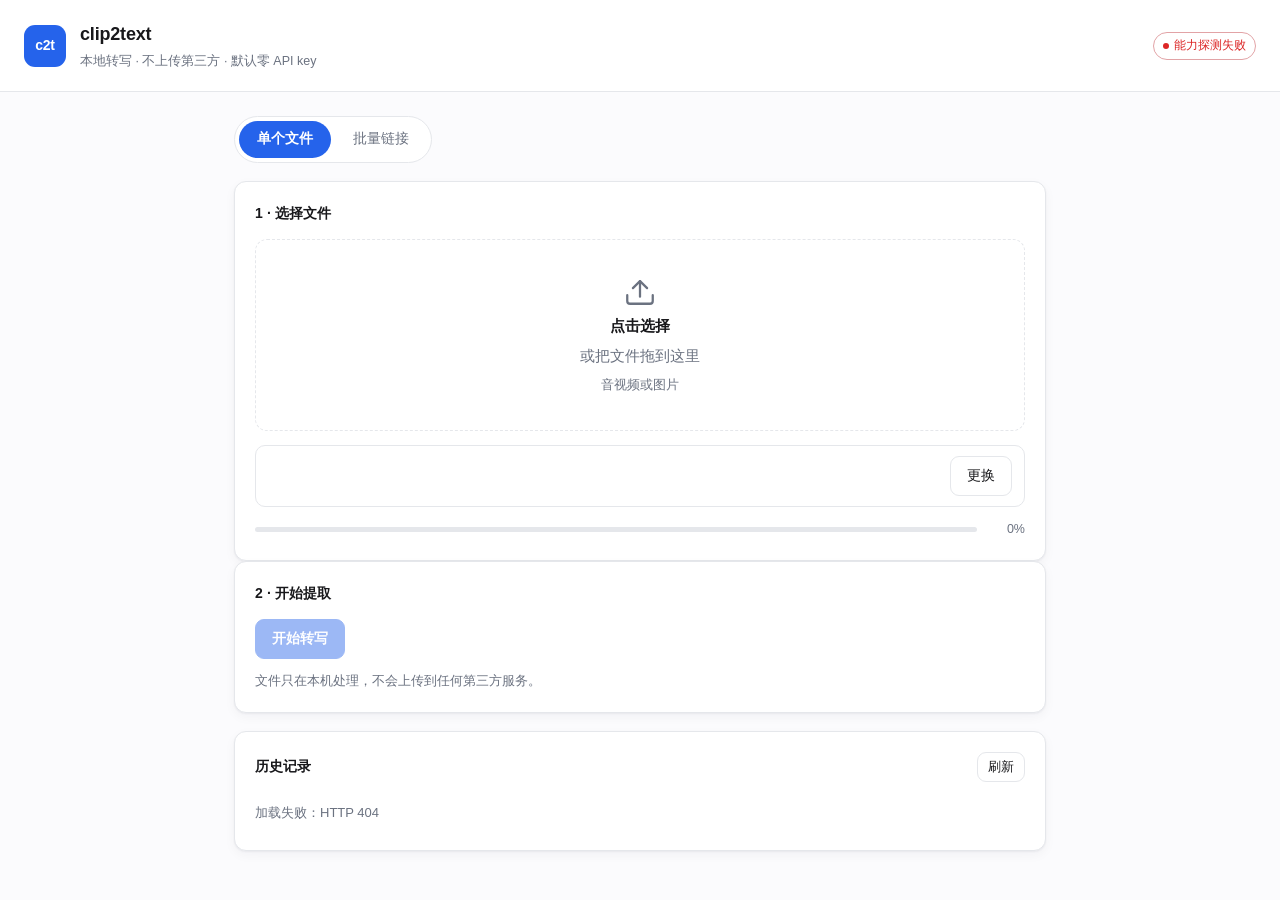
==== src/clip2text/web/index.html @ 494a1901 "fix(packaging): 前端移入包内，修复 pip 安装后没有界面 ## 问题  前端原本在仓库根的 apps/web，但 wheel 只打包 src/clip2text。 构建后检查 whe" ====
<!DOCTYPE html>
<html lang="zh-CN">
<head>
  <meta charset="UTF-8">
  <meta name="viewport" content="width=device-width, initial-scale=1.0">
  <title>clip2text · 本地文案提取</title>
  <link rel="stylesheet" href="./style.css">
</head>
<body>
  <header class="topbar">
    <div class="brand">
      <span class="logo">c2t</span>
      <div>
        <h1>clip2text</h1>
        <p class="tagline">本地转写 · 不上传第三方 · 默认零 API key</p>
      </div>
    </div>
    <div class="caps" id="caps" title="本机能力">
      <span class="caps-loading">检测能力中…</span>
    </div>
  </header>

  <main>
    <!-- 模式切换 -->
    <div class="mode-switch" role="tablist">
      <button class="mode active" data-mode="single" role="tab" aria-selected="true">
        单个文件
      </button>
      <button class="mode" data-mode="batch" role="tab" aria-selected="false">
        批量链接
      </button>
    </div>

    <!-- ==================== 单文件模式 ==================== -->
    <div id="mode-single">
      <section class="card">
        <h2>1 · 选择文件</h2>
        <div class="dropzone" id="dropzone" tabindex="0" role="button"
             aria-label="点击或拖拽文件到此处上传">
          <input type="file" id="fileInput" hidden
                 accept=".mp4,.mov,.mkv,.avi,.webm,.flv,.wmv,.m4v,.ts,.3gp,.mp3,.wav,.m4a,.aac,.flac,.ogg,.opus,.wma,.amr,.aiff,.jpg,.jpeg,.png,.webp,.bmp">
          <div class="dz-inner">
            <svg width="34" height="34" viewBox="0 0 24 24" fill="none" stroke="currentColor"
                 stroke-width="1.6" stroke-linecap="round" stroke-linejoin="round" aria-hidden="true">
              <path d="M21 15v4a2 2 0 0 1-2 2H5a2 2 0 0 1-2-2v-4"/>
              <polyline points="7 10 12 5 17 10"/><line x1="12" y1="5" x2="12" y2="16"/>
            </svg>
            <strong>点击选择</strong> 或把文件拖到这里
            <span class="hint" id="limitHint">音视频或图片</span>
          </div>
        </div>
        <div class="file-row" id="fileRow" hidden>
          <span class="file-name" id="fileName"></span>
          <span class="file-size" id="fileSize"></span>
          <button class="btn ghost" id="clearFile" type="button">更换</button>
        </div>
        <div class="progress" id="uploadProgress" hidden>
          <div class="bar"><i id="uploadBar"></i></div>
          <span id="uploadPct">0%</span>
        </div>
      </section>

      <section class="card">
        <h2>2 · 开始提取</h2>
        <div class="actions">
          <button class="btn primary" id="startBtn" type="button" disabled>开始转写</button>
          <button class="btn ghost" id="cancelBtn" type="button" hidden>取消</button>
          <span class="status-text" id="statusText"></span>
        </div>
        <p class="disclaimer">文件只在本机处理，不会上传到任何第三方服务。</p>
      </section>

      <section class="card" id="resultCard" hidden>
        <h2>3 · 结果</h2>
        <div class="result-meta" id="resultMeta"></div>

        <div class="tabs" role="tablist">
          <button class="tab active" data-tab="text" role="tab" aria-selected="true">正文</button>
          <button class="tab" data-tab="segments" role="tab" aria-selected="false">分句</button>
          <button class="tab" data-tab="rewrite" role="tab" aria-selected="false" id="rewriteTab" hidden>改写</button>
        </div>

        <div class="tab-panel" id="panel-text">
          <textarea id="resultText" readonly rows="12" spellcheck="false"></textarea>
          <div class="row-actions">
            <button class="btn ghost" id="copyText" type="button">复制全文</button>
            <span class="copy-hint" id="copyHint"></span>
          </div>
        </div>

        <div class="tab-panel" id="panel-segments" hidden>
          <div class="segments" id="segments"></div>
        </div>

        <div class="tab-panel" id="panel-rewrite" hidden>
          <div class="rewrite-controls">
            <select id="styleSelect" class="select"></select>
            <button class="btn primary small" id="doRewrite" type="button">开始改写</button>
            <span class="status-text" id="rewriteStatus"></span>
          </div>
          <textarea id="rewriteOutput" readonly rows="10" spellcheck="false"
                    placeholder="改写结果会显示在这里"></textarea>
          <div class="row-actions">
            <button class="btn ghost" id="copyRewrite" type="button">复制改写结果</button>
            <span class="copy-hint" id="rewriteHint"></span>
          </div>
        </div>

        <div class="export-row">
          <span>导出：</span>
          <button class="btn chip" data-format="txt" type="button">TXT</button>
          <button class="btn chip" data-format="markdown" type="button">Markdown</button>
          <button class="btn chip" data-format="docx" type="button">Word</button>
          <button class="btn chip" data-format="xlsx" type="button">Excel</button>
        </div>
      </section>
    </div>

    <!-- ==================== 批量模式 ==================== -->
    <div id="mode-batch" hidden>
      <section class="card">
        <h2>批量提交链接</h2>
        <p class="disclaimer" id="batchHint">
          每行一条作品链接，单次最多 <b id="batchLimit">100</b> 条。
          重复链接会自动去重。
        </p>
        <div class="warn-box" id="extractWarn" hidden>
          链接解析当前处于关闭状态。请在 <code>.env</code> 里设置
          <code>EXTRACTORS_ENABLED=true</code> 后重启服务。
          <br><br>
          开启后请仅用于处理你拥有版权的内容。详见 README 的合规说明。
        </div>
        <textarea id="batchInput" rows="8" spellcheck="false"
                  placeholder="https://www.bilibili.com/video/BV1xx411c7mD&#10;https://v.douyin.com/xxxxx&#10;https://www.xiaohongshu.com/explore/xxxxx"></textarea>
        <div class="actions" style="margin-top:12px">
          <button class="btn primary" id="batchStart" type="button">开始批量提取</button>
          <button class="btn ghost" id="batchCancel" type="button" hidden>取消</button>
          <span class="status-text" id="batchStatus"></span>
        </div>
        <div class="progress" id="batchProgress" hidden>
          <div class="bar"><i id="batchBar"></i></div>
          <span id="batchPct">0%</span>
        </div>
      </section>

      <section class="card" id="batchResultCard" hidden>
        <div class="card-head">
          <h2>批量结果</h2>
          <span class="status-text" id="batchSummary"></span>
        </div>
        <div class="batch-list" id="batchList"></div>
        <div class="export-row">
          <span>合并导出全部成功项：</span>
          <button class="btn chip" data-batch-export="txt" type="button">TXT</button>
          <button class="btn chip" data-batch-export="markdown" type="button">Markdown</button>
        </div>
      </section>
    </div>

    <!-- ==================== 历史 ==================== -->
    <section class="card">
      <div class="card-head">
        <h2>历史记录</h2>
        <button class="btn ghost small" id="refreshHistory" type="button">刷新</button>
      </div>
      <div id="history" class="history"></div>
    </section>
  </main>

  <div class="toast" id="toast" role="status" aria-live="polite"></div>

  <script src="./app.js"></script>
</body>
</html>
---- src/clip2text/web/style.css ----
/* clip2text —— 极简、无依赖、跟随系统深浅色。
   刻意不用任何框架：这个页面总共就三屏，引入 React 只会让 clone 变重。 */

:root {
  --bg: #fbfbfd;
  --surface: #ffffff;
  --border: #e5e7eb;
  --text: #18181b;
  --text-dim: #6b7280;
  --accent: #2563eb;
  --accent-fg: #ffffff;
  --ok: #059669;
  --warn: #d97706;
  --err: #dc2626;
  --radius: 12px;
  --shadow: 0 1px 2px rgba(16, 24, 40, .05), 0 4px 12px rgba(16, 24, 40, .04);
}

@media (prefers-color-scheme: dark) {
  :root {
    --bg: #0b0b0f;
    --surface: #15151b;
    --border: #26262f;
    --text: #f4f4f5;
    --text-dim: #9ca3af;
    --accent: #3b82f6;
    --ok: #34d399;
    --warn: #fbbf24;
    --err: #f87171;
    --shadow: 0 1px 2px rgba(0, 0, 0, .4), 0 4px 16px rgba(0, 0, 0, .3);
  }
}

* { box-sizing: border-box; }

body {
  margin: 0;
  background: var(--bg);
  color: var(--text);
  font: 15px/1.65 -apple-system, BlinkMacSystemFont, "Segoe UI", "PingFang SC",
        "Hiragino Sans GB", "Microsoft YaHei", sans-serif;
  -webkit-font-smoothing: antialiased;
}

/* ---------- 顶栏 ---------- */
.topbar {
  display: flex;
  align-items: center;
  justify-content: space-between;
  gap: 16px;
  flex-wrap: wrap;
  padding: 20px 24px;
  border-bottom: 1px solid var(--border);
  background: var(--surface);
}

.brand { display: flex; align-items: center; gap: 14px; }

.logo {
  display: grid;
  place-items: center;
  width: 42px; height: 42px;
  border-radius: 11px;
  background: var(--accent);
  color: var(--accent-fg);
  font-weight: 700;
  font-size: 14px;
  letter-spacing: -.02em;
  flex-shrink: 0;
}

.topbar h1 { margin: 0; font-size: 18px; font-weight: 650; letter-spacing: -.01em; }
.tagline { margin: 1px 0 0; font-size: 12.5px; color: var(--text-dim); }

.caps { display: flex; gap: 8px; flex-wrap: wrap; font-size: 12px; }
.caps-loading { color: var(--text-dim); }

.pill {
  display: inline-flex;
  align-items: center;
  gap: 5px;
  padding: 3px 9px;
  border: 1px solid var(--border);
  border-radius: 999px;
  color: var(--text-dim);
  white-space: nowrap;
}
.pill.yes { color: var(--ok); border-color: color-mix(in srgb, var(--ok) 35%, var(--border)); }
.pill.no  { color: var(--err); border-color: color-mix(in srgb, var(--err) 35%, var(--border)); }
.pill .dot { width: 6px; height: 6px; border-radius: 50%; background: currentColor; }

/* ---------- 布局 ---------- */
main {
  max-width: 860px;
  margin: 0 auto;
  padding: 24px;
  display: flex;
  flex-direction: column;
  gap: 18px;
}

.card {
  background: var(--surface);
  border: 1px solid var(--border);
  border-radius: var(--radius);
  padding: 20px;
  box-shadow: var(--shadow);
}

.card h2 {
  margin: 0 0 14px;
  font-size: 14px;
  font-weight: 650;
  letter-spacing: .01em;
}

.card-head {
  display: flex;
  align-items: center;
  justify-content: space-between;
  margin-bottom: 14px;
}
.card-head h2 { margin: 0; }

/* ---------- 拖拽区 ---------- */
.dropzone {
  border: 1.5px dashed var(--border);
  border-radius: var(--radius);
  padding: 34px 20px;
  text-align: center;
  cursor: pointer;
  transition: border-color .15s, background .15s;
  color: var(--text-dim);
}
.dropzone:hover, .dropzone:focus-visible {
  border-color: var(--accent);
  background: color-mix(in srgb, var(--accent) 4%, transparent);
  outline: none;
}
.dropzone.dragging {
  border-color: var(--accent);
  background: color-mix(in srgb, var(--accent) 8%, transparent);
}
.dz-inner { display: flex; flex-direction: column; align-items: center; gap: 6px; }
.dz-inner strong { color: var(--text); font-weight: 600; }
.hint { font-size: 12.5px; color: var(--text-dim); }

.file-row {
  display: flex;
  align-items: center;
  gap: 10px;
  margin-top: 14px;
  padding: 10px 12px;
  border: 1px solid var(--border);
  border-radius: 10px;
  font-size: 13.5px;
}
.file-name { flex: 1; overflow: hidden; text-overflow: ellipsis; white-space: nowrap; }
.file-size { color: var(--text-dim); font-variant-numeric: tabular-nums; }

.progress { display: flex; align-items: center; gap: 10px; margin-top: 12px; }
.bar { flex: 1; height: 5px; background: var(--border); border-radius: 999px; overflow: hidden; }
.bar > i { display: block; height: 100%; width: 0; background: var(--accent); transition: width .2s; }
#uploadPct { font-size: 12.5px; color: var(--text-dim); font-variant-numeric: tabular-nums; min-width: 38px; text-align: right; }

/* ---------- 按钮 ---------- */
.btn {
  font: inherit;
  font-size: 13.5px;
  border-radius: 9px;
  border: 1px solid var(--border);
  background: var(--surface);
  color: var(--text);
  padding: 8px 16px;
  cursor: pointer;
  transition: background .15s, border-color .15s, opacity .15s;
  white-space: nowrap;
}
.btn:hover:not(:disabled) { border-color: color-mix(in srgb, var(--text) 22%, var(--border)); }
.btn:disabled { opacity: .45; cursor: not-allowed; }
.btn.primary { background: var(--accent); border-color: var(--accent); color: var(--accent-fg); font-weight: 600; }
.btn.primary:hover:not(:disabled) { filter: brightness(1.08); }
.btn.ghost { background: transparent; }
.btn.small { padding: 4px 10px; font-size: 12.5px; }
.btn.chip { padding: 5px 13px; font-size: 12.5px; border-radius: 999px; }
.btn:focus-visible { outline: 2px solid var(--accent); outline-offset: 2px; }

.actions { display: flex; align-items: center; gap: 12px; flex-wrap: wrap; }
.status-text { font-size: 13px; color: var(--text-dim); }
.status-text.err { color: var(--err); }
.status-text.ok { color: var(--ok); }

.disclaimer {
  margin: 12px 0 0;
  font-size: 12.5px;
  color: var(--text-dim);
}

/* ---------- 结果 ---------- */
.result-meta {
  display: flex;
  gap: 16px;
  flex-wrap: wrap;
  font-size: 12.5px;
  color: var(--text-dim);
  margin-bottom: 14px;
}
.result-meta b { color: var(--text); font-weight: 600; font-variant-numeric: tabular-nums; }

.tabs { display: flex; gap: 4px; border-bottom: 1px solid var(--border); margin-bottom: 14px; }
.tab {
  font: inherit; font-size: 13.5px;
  background: none; border: none; border-bottom: 2px solid transparent;
  color: var(--text-dim); padding: 7px 12px; cursor: pointer; margin-bottom: -1px;
}
.tab.active { color: var(--text); border-bottom-color: var(--accent); font-weight: 600; }

#resultText {
  width: 100%;
  font: inherit;
  font-size: 14px;
  line-height: 1.8;
  padding: 14px;
  border: 1px solid var(--border);
  border-radius: 10px;
  background: var(--bg);
  color: var(--text);
  resize: vertical;
}
.row-actions { display: flex; align-items: center; gap: 10px; margin-top: 10px; }
.copy-hint { font-size: 12.5px; color: var(--ok); }

.segments { max-height: 340px; overflow-y: auto; border: 1px solid var(--border); border-radius: 10px; }
.seg {
  display: flex;
  gap: 12px;
  padding: 9px 14px;
  font-size: 13.5px;
  border-bottom: 1px solid var(--border);
}
.seg:last-child { border-bottom: none; }
.seg:hover { background: color-mix(in srgb, var(--accent) 5%, transparent); }
.seg time {
  color: var(--text-dim);
  font-variant-numeric: tabular-nums;
  font-size: 12.5px;
  flex-shrink: 0;
  padding-top: 2px;
}

.export-row {
  display: flex;
  align-items: center;
  gap: 8px;
  flex-wrap: wrap;
  margin-top: 16px;
  padding-top: 16px;
  border-top: 1px solid var(--border);
  font-size: 13px;
  color: var(--text-dim);
}

/* ---------- 历史 ---------- */
.history { display: flex; flex-direction: column; gap: 8px; }
.hist-item {
  display: flex;
  align-items: center;
  gap: 12px;
  padding: 11px 13px;
  border: 1px solid var(--border);
  border-radius: 10px;
  cursor: pointer;
  font-size: 13.5px;
  transition: border-color .15s;
}
.hist-item:hover { border-color: color-mix(in srgb, var(--text) 22%, var(--border)); }
.hist-item .t { flex: 1; overflow: hidden; text-overflow: ellipsis; white-space: nowrap; }
.hist-item .d { color: var(--text-dim); font-size: 12.5px; flex-shrink: 0; }
.hist-empty { color: var(--text-dim); font-size: 13px; padding: 6px 0; }

.badge {
  font-size: 11.5px;
  padding: 1px 8px;
  border-radius: 999px;
  border: 1px solid var(--border);
  color: var(--text-dim);
  flex-shrink: 0;
}
.badge.SUCCESS { color: var(--ok); }
.badge.FAILED, .badge.CANCELED { color: var(--err); }
.badge.RUNNING, .badge.QUEUED { color: var(--warn); }

/* ---------- toast ---------- */
.toast {
  position: fixed;
  left: 50%;
  bottom: 28px;
  transform: translateX(-50%) translateY(12px);
  background: var(--text);
  color: var(--bg);
  padding: 10px 18px;
  border-radius: 999px;
  font-size: 13.5px;
  opacity: 0;
  pointer-events: none;
  transition: opacity .2s, transform .2s;
  z-index: 50;
  max-width: 82vw;
  text-align: center;
}
.toast.show { opacity: 1; transform: translateX(-50%) translateY(0); }

@media (max-width: 600px) {
  main { padding: 16px; }
  .topbar { padding: 14px 16px; }
  .dropzone { padding: 26px 14px; }
}

/* ================= 模式切换 ================= */
.mode-switch {
  display: flex;
  gap: 4px;
  padding: 4px;
  background: var(--surface);
  border: 1px solid var(--border);
  border-radius: 999px;
  width: fit-content;
}
.mode {
  font: inherit;
  font-size: 13.5px;
  border: none;
  background: none;
  color: var(--text-dim);
  padding: 7px 18px;
  border-radius: 999px;
  cursor: pointer;
  transition: background .15s, color .15s;
}
.mode.active {
  background: var(--accent);
  color: var(--accent-fg);
  font-weight: 600;
}
.mode:not(.active):hover { color: var(--text); }

/* ================= 警告框 ================= */
.warn-box {
  margin-bottom: 12px;
  padding: 12px 14px;
  border: 1px solid color-mix(in srgb, var(--warn) 40%, var(--border));
  border-radius: 10px;
  background: color-mix(in srgb, var(--warn) 8%, transparent);
  font-size: 13px;
  line-height: 1.7;
  color: var(--text);
}
.warn-box code {
  font-family: ui-monospace, SFMono-Regular, Menlo, monospace;
  font-size: 12.5px;
  padding: 1px 5px;
  border-radius: 4px;
  background: color-mix(in srgb, var(--text) 8%, transparent);
}

/* ================= 批量 ================= */
#batchInput {
  width: 100%;
  font: inherit;
  font-size: 13px;
  line-height: 1.7;
  font-family: ui-monospace, SFMono-Regular, Menlo, monospace;
  padding: 12px 14px;
  border: 1px solid var(--border);
  border-radius: 10px;
  background: var(--bg);
  color: var(--text);
  resize: vertical;
}

.batch-list { display: flex; flex-direction: column; gap: 6px; }
.batch-item {
  display: flex;
  align-items: flex-start;
  gap: 10px;
  padding: 10px 12px;
  border: 1px solid var(--border);
  border-radius: 10px;
  font-size: 13px;
}
.batch-item .bi-main { flex: 1; min-width: 0; }
.batch-item .bi-title {
  overflow: hidden;
  text-overflow: ellipsis;
  white-space: nowrap;
  display: block;
}
.batch-item .bi-sub {
  color: var(--text-dim);
  font-size: 12px;
  margin-top: 2px;
  overflow: hidden;
  text-overflow: ellipsis;
  white-space: nowrap;
}
.batch-item .bi-actions { display: flex; gap: 6px; flex-shrink: 0; }
.batch-item.done { cursor: pointer; }
.batch-item.done:hover { border-color: color-mix(in srgb, var(--text) 22%, var(--border)); }

/* ================= 改写 ================= */
.rewrite-controls {
  display: flex;
  align-items: center;
  gap: 10px;
  flex-wrap: wrap;
  margin-bottom: 12px;
}

.select {
  font: inherit;
  font-size: 13.5px;
  padding: 7px 12px;
  border: 1px solid var(--border);
  border-radius: 9px;
  background: var(--surface);
  color: var(--text);
  cursor: pointer;
  min-width: 160px;
}

#rewriteOutput {
  width: 100%;
  font: inherit;
  font-size: 14px;
  line-height: 1.8;
  padding: 14px;
  border: 1px solid var(--border);
  border-radius: 10px;
  background: var(--bg);
  color: var(--text);
  resize: vertical;
}
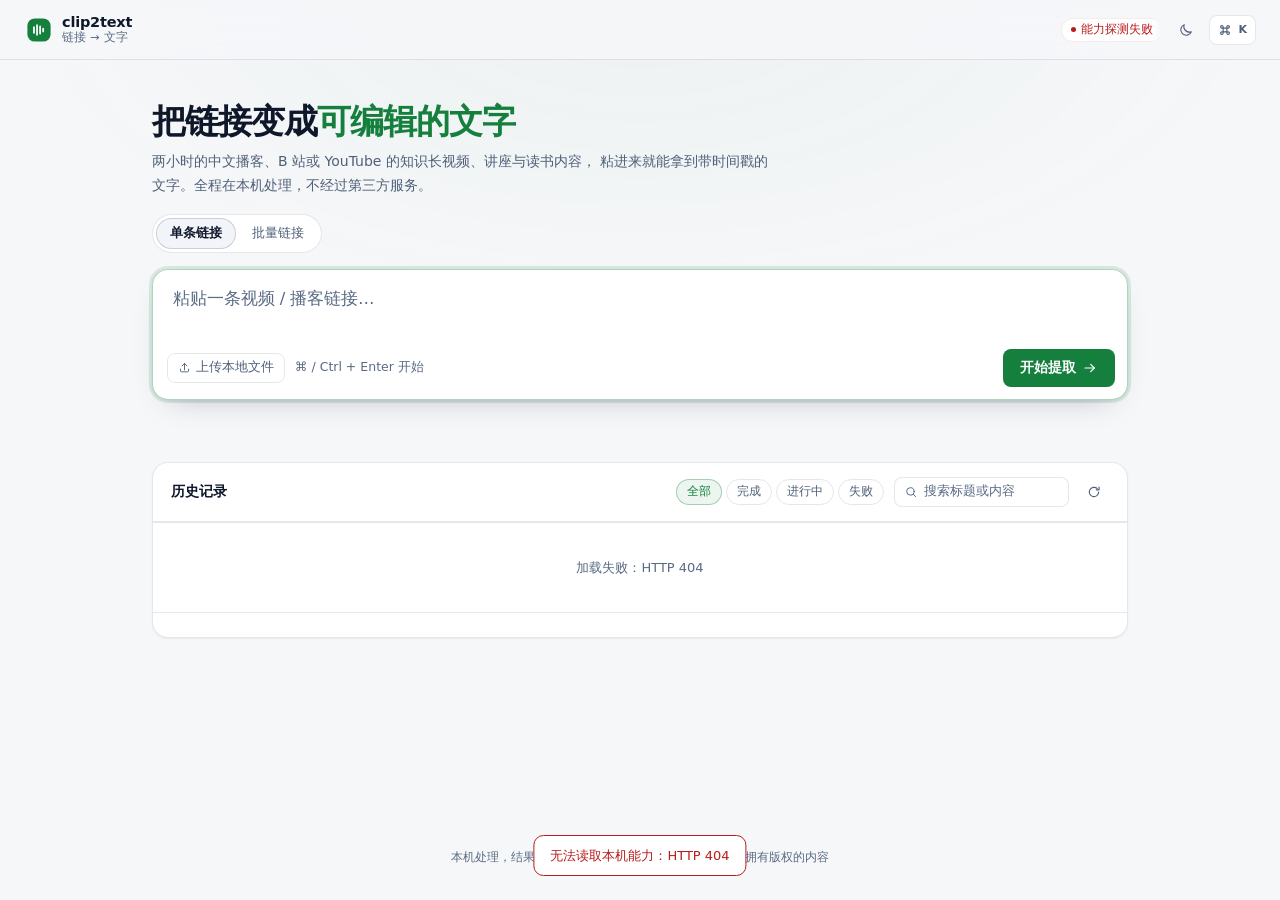
==== commit 4d48165d: "feat!: 定位反转为「链接优先」+ 界面重做 + 转录质量修复 BREAKING CHANGE: EXTRACTORS_ENABLED 默认改为 true；yt-dlp 从可选依赖 移到核心依赖。" ====
--- a/src/clip2text/web/index.html
+++ b/src/clip2text/web/index.html
@@ -1,174 +1,335 @@
 <!DOCTYPE html>
-<html lang="zh-CN">
+<html lang="zh-CN" data-theme="dark">
 <head>
-  <meta charset="UTF-8">
-  <meta name="viewport" content="width=device-width, initial-scale=1.0">
-  <title>clip2text · 本地文案提取</title>
-  <link rel="stylesheet" href="./style.css">
+<meta charset="UTF-8">
+<meta name="viewport" content="width=device-width, initial-scale=1.0">
+<meta name="color-scheme" content="dark light">
+<meta name="description" content="clip2text：把视频/播客链接转成带时间戳的文字，全程本机处理。">
+<title>clip2text · 链接转文字</title>
+<link rel="icon" href="data:image/svg+xml,%3Csvg%20xmlns%3D%22http%3A%2F%2Fwww.w3.org%2F2000%2Fsvg%22%20viewBox%3D%220%200%2032%2032%22%3E%3Crect%20width%3D%2232%22%20height%3D%2232%22%20rx%3D%229%22%20fill%3D%22%2322c55e%22%2F%3E%3Cpath%20d%3D%22M9%2013v6M13.5%2010v12M18%2011.5v9M22.5%2014v4%22%20stroke%3D%22%23052e16%22%20stroke-width%3D%222.6%22%20stroke-linecap%3D%22round%22%20fill%3D%22none%22%2F%3E%3C%2Fsvg%3E">
+<link rel="stylesheet" href="./style.css">
+<script>
+  /* 主题必须在首帧前定好，否则会闪一下白屏。
+     没有显式选择时跟随系统。 */
+  (function () {
+    var t;
+    try { t = localStorage.getItem('c2t.theme'); } catch (e) { t = null; }
+    if (t !== 'dark' && t !== 'light') {
+      t = window.matchMedia && window.matchMedia('(prefers-color-scheme: light)').matches ? 'light' : 'dark';
+    }
+    document.documentElement.dataset.theme = t;
+  })();
+</script>
 </head>
 <body>
+
+<!-- 图标精灵：全部内联，断网也能用 -->
+<svg class="sprite" width="0" height="0" aria-hidden="true" focusable="false">
+  <defs>
+    <symbol id="i-link" viewBox="0 0 24 24"><path d="M9.5 14.5l5-5"/><path d="M12.2 7.4l1.6-1.6a3.6 3.6 0 0 1 5.1 5.1l-1.6 1.6"/><path d="M11.8 16.6l-1.6 1.6a3.6 3.6 0 0 1-5.1-5.1l1.6-1.6"/></symbol>
+    <symbol id="i-upload" viewBox="0 0 24 24"><path d="M12 16.5V4.5"/><path d="M7.5 9L12 4.5 16.5 9"/><path d="M4.5 15v3.2A1.8 1.8 0 0 0 6.3 20h11.4a1.8 1.8 0 0 0 1.8-1.8V15"/></symbol>
+    <symbol id="i-arrow" viewBox="0 0 24 24"><path d="M4.5 12h14"/><path d="M13 6.5L18.5 12 13 17.5"/></symbol>
+    <symbol id="i-search" viewBox="0 0 24 24"><circle cx="11" cy="11" r="6.4"/><path d="M15.8 15.8L20 20"/></symbol>
+    <symbol id="i-copy" viewBox="0 0 24 24"><rect x="8.5" y="8.5" width="11.5" height="11.5" rx="2.4"/><path d="M15.5 5.6A2.2 2.2 0 0 0 13.4 4H6.4A2.4 2.4 0 0 0 4 6.4v7a2.2 2.2 0 0 0 1.6 2.1"/></symbol>
+    <symbol id="i-download" viewBox="0 0 24 24"><path d="M12 4v10"/><path d="M7.5 9.5L12 14l4.5-4.5"/><path d="M4.5 17v1.2A1.8 1.8 0 0 0 6.3 20h11.4a1.8 1.8 0 0 0 1.8-1.8V17"/></symbol>
+    <symbol id="i-x" viewBox="0 0 24 24"><path d="M6.2 6.2l11.6 11.6"/><path d="M17.8 6.2L6.2 17.8"/></symbol>
+    <symbol id="i-check" viewBox="0 0 24 24"><path d="M5 12.6l4.4 4.4L19 6.8"/></symbol>
+    <symbol id="i-clock" viewBox="0 0 24 24"><circle cx="12" cy="12" r="7.8"/><path d="M12 7.6V12l3.1 2"/></symbol>
+    <symbol id="i-trash" viewBox="0 0 24 24"><path d="M4.5 7h15"/><path d="M9.6 7V5.6A1.4 1.4 0 0 1 11 4.2h2a1.4 1.4 0 0 1 1.4 1.4V7"/><path d="M6.6 7l.7 11.3a1.9 1.9 0 0 0 1.9 1.7h5.6a1.9 1.9 0 0 0 1.9-1.7L17.4 7"/></symbol>
+    <symbol id="i-refresh" viewBox="0 0 24 24"><path d="M19 12a7 7 0 1 1-2.3-5.2"/><path d="M19.6 4.6v4.2h-4.2"/></symbol>
+    <symbol id="i-file" viewBox="0 0 24 24"><path d="M13.6 4H7.5A1.5 1.5 0 0 0 6 5.5v13A1.5 1.5 0 0 0 7.5 20h9a1.5 1.5 0 0 0 1.5-1.5V8.4z"/><path d="M13.6 4v4.4H18"/></symbol>
+    <symbol id="i-spark" viewBox="0 0 24 24"><path d="M11.5 3.6l1.7 4.6 4.5 1.7-4.5 1.7-1.7 4.6-1.7-4.6L5.3 9.9l4.5-1.7z"/><path d="M17.8 15.4l.8 2.1 2 .8-2 .8-.8 2.1-.8-2.1-2-.8 2-.8z"/></symbol>
+    <symbol id="i-moon" viewBox="0 0 24 24"><path d="M20 14.6A8.2 8.2 0 0 1 9.4 4a8.2 8.2 0 1 0 10.6 10.6z"/></symbol>
+    <symbol id="i-sun" viewBox="0 0 24 24"><circle cx="12" cy="12" r="4.1"/><path d="M12 3.2v2.1M12 18.7v2.1M3.2 12h2.1M18.7 12h2.1M5.5 5.5l1.5 1.5M17 17l1.5 1.5M18.5 5.5L17 7M7 17l-1.5 1.5"/></symbol>
+    <symbol id="i-cmd" viewBox="0 0 24 24"><path d="M9.2 9.2h5.6v5.6H9.2z"/><path d="M9.2 9.2V7.3a1.9 1.9 0 1 0-1.9 1.9h1.9zM14.8 9.2V7.3a1.9 1.9 0 1 1 1.9 1.9h-1.9zM9.2 14.8v1.9a1.9 1.9 0 1 1-1.9-1.9h1.9zM14.8 14.8v1.9a1.9 1.9 0 1 0 1.9-1.9h-1.9z"/></symbol>
+    <symbol id="i-chevron" viewBox="0 0 24 24"><path d="M6.5 9.5l5.5 5.5 5.5-5.5"/></symbol>
+    <symbol id="i-alert" viewBox="0 0 24 24"><circle cx="12" cy="12" r="8"/><path d="M12 7.8v4.6"/><path d="M12 16h.01"/></symbol>
+    <symbol id="i-list" viewBox="0 0 24 24"><path d="M9 6.8h11M9 12h11M9 17.2h11"/><path d="M4.6 6.8h.01M4.6 12h.01M4.6 17.2h.01"/></symbol>
+    <symbol id="i-play" viewBox="0 0 24 24"><path d="M9.2 6.6l8.6 5.4-8.6 5.4z"/></symbol>
+  </defs>
+</svg>
+
+<div class="shell">
+
+  <!-- ================= 顶栏 ================= -->
   <header class="topbar">
-    <div class="brand">
-      <span class="logo">c2t</span>
-      <div>
-        <h1>clip2text</h1>
-        <p class="tagline">本地转写 · 不上传第三方 · 默认零 API key</p>
-      </div>
-    </div>
-    <div class="caps" id="caps" title="本机能力">
-      <span class="caps-loading">检测能力中…</span>
+    <a class="brand" href="./" aria-label="clip2text 首页">
+      <span class="mark" aria-hidden="true">
+        <svg viewBox="0 0 28 28">
+          <rect x="1.5" y="1.5" width="25" height="25" rx="8" class="mark-bg"/>
+          <path d="M8.6 11v6M11.9 8.8v10.4M15.2 10.2v7.6M18.5 12.4v3.2" class="mark-bars"/>
+        </svg>
+      </span>
+      <span class="brand-text">
+        <span class="brand-name">clip2text</span>
+        <span class="brand-sub">链接 → 文字</span>
+      </span>
+    </a>
+
+    <div class="topbar-actions">
+      <div class="caps" id="caps" title="本机能力"><span class="caps-ghost">检测能力…</span></div>
+      <button class="iconbtn" id="themeBtn" type="button" title="切换深浅色" aria-label="切换深浅色">
+        <svg class="ico" aria-hidden="true"><use href="#i-moon"></use></svg>
+      </button>
+      <button class="cmdk" id="paletteBtn" type="button" title="命令面板（⌘K）">
+        <svg class="ico" aria-hidden="true"><use href="#i-cmd"></use></svg><kbd>K</kbd>
+      </button>
     </div>
   </header>
 
-  <main>
-    <!-- 模式切换 -->
-    <div class="mode-switch" role="tablist">
-      <button class="mode active" data-mode="single" role="tab" aria-selected="true">
-        单个文件
-      </button>
-      <button class="mode" data-mode="batch" role="tab" aria-selected="false">
-        批量链接
-      </button>
+  <main class="main">
+
+    <!-- ================= 第一屏：粘贴链接 ================= -->
+    <section class="hero">
+      <div class="hero-head">
+        <h1>把链接变成<em>可编辑的文字</em></h1>
+        <p class="lede">
+          两小时的中文播客、B 站或 YouTube 的知识长视频、讲座与读书内容，
+          粘进来就能拿到带时间戳的文字。全程在本机处理，不经过第三方服务。
+        </p>
+      </div>
+
+      <div class="modes" role="tablist" aria-label="输入方式">
+        <button class="mode on" data-mode="single" role="tab" aria-selected="true">单条链接</button>
+        <button class="mode" data-mode="batch" role="tab" aria-selected="false">批量链接</button>
+      </div>
+
+      <div class="composer" id="composer">
+        <label class="sr-only" for="urlInput">视频或播客链接</label>
+        <textarea id="urlInput" class="composer-input" rows="2" spellcheck="false"
+          placeholder="粘贴一条视频 / 播客链接…"></textarea>
+        <div class="composer-foot">
+          <div class="composer-tools">
+            <button class="btn btn-quiet btn-sm" id="pickFileBtn" type="button">
+              <svg class="ico" aria-hidden="true"><use href="#i-upload"></use></svg>上传本地文件
+            </button>
+            <input type="file" id="fileInput" hidden
+              accept=".mp4,.mov,.mkv,.avi,.webm,.flv,.wmv,.m4v,.ts,.3gp,.mp3,.wav,.m4a,.aac,.flac,.ogg,.opus,.wma,.amr,.aiff,.jpg,.jpeg,.png,.webp,.bmp">
+            <span class="hint" id="composerHint">⌘ / Ctrl + Enter 开始</span>
+          </div>
+          <div class="composer-cta">
+            <button class="btn btn-primary" id="startBtn" type="button">
+              开始提取<svg class="ico" aria-hidden="true"><use href="#i-arrow"></use></svg>
+            </button>
+          </div>
+        </div>
+      </div>
+
+      <div class="file-chip" id="fileChip" hidden>
+        <svg class="ico" aria-hidden="true"><use href="#i-file"></use></svg>
+        <span class="fc-name" id="fileName"></span>
+        <span class="fc-size" id="fileSize"></span>
+        <span class="fc-bar" aria-hidden="true"><i id="uploadBar"></i></span>
+        <span class="fc-pct" id="uploadPct"></span>
+        <button class="iconbtn iconbtn-sm" id="clearFile" type="button" title="移除文件" aria-label="移除文件">
+          <svg class="ico" aria-hidden="true"><use href="#i-x"></use></svg>
+        </button>
+      </div>
+
+      <div class="batch-box" id="batchBox" hidden>
+        <label class="sr-only" for="batchInput">批量链接，每行一条</label>
+        <textarea id="batchInput" class="composer-input mono" rows="6" spellcheck="false"
+          placeholder="每行粘贴一条链接…"></textarea>
+        <div class="composer-foot">
+          <div class="composer-tools">
+            <span class="hint" id="batchHint">每行一条链接，重复的自动去掉</span>
+          </div>
+          <button class="btn btn-primary" id="batchStart" type="button">
+            开始批量提取<svg class="ico" aria-hidden="true"><use href="#i-arrow"></use></svg>
+          </button>
+        </div>
+      </div>
+
+      <div class="notice-list" id="extractNotice" hidden></div>
+
+      <div class="platforms" id="platformRow"></div>
+    </section>
+
+    <!-- ================= 进行中的任务 ================= -->
+    <section class="panel task" id="taskPanel" hidden aria-live="polite">
+      <div class="task-head">
+        <div class="task-title">
+          <span class="live-dot" id="taskDot" aria-hidden="true"></span>
+          <span id="taskStageLabel">准备中…</span>
+          <span class="task-pct" id="taskPct">0%</span>
+        </div>
+        <div class="task-head-actions">
+          <span class="task-elapsed" id="taskElapsed" title="已运行时间">00:00</span>
+          <button class="btn btn-quiet btn-sm" id="cancelBtn" type="button">取消</button>
+        </div>
+      </div>
+      <div class="progress" role="progressbar" aria-valuemin="0" aria-valuemax="100" aria-valuenow="0" id="taskProgress">
+        <i id="taskBar"></i>
+      </div>
+      <ol class="stepper" id="stepper"></ol>
+      <p class="task-detail" id="taskDetail"></p>
+    </section>
+
+    <!-- ================= 结果 ================= -->
+    <section class="panel result" id="resultPanel" hidden>
+      <div class="result-head">
+        <div class="rh-main">
+          <h2 id="resultTitle">－</h2>
+          <div class="meta" id="resultMeta"></div>
+        </div>
+        <div class="rh-actions">
+          <button class="btn btn-quiet btn-sm" id="copyText" type="button">
+            <svg class="ico" aria-hidden="true"><use href="#i-copy"></use></svg>复制全文
+          </button>
+          <div class="export" role="group" aria-label="导出">
+            <span class="export-label"><svg class="ico" aria-hidden="true"><use href="#i-download"></use></svg>导出</span>
+            <button class="btn btn-quiet btn-sm" data-format="txt" type="button">TXT</button>
+            <button class="btn btn-quiet btn-sm" data-format="markdown" type="button">MD</button>
+            <button class="btn btn-quiet btn-sm" data-format="docx" type="button">Word</button>
+            <button class="btn btn-quiet btn-sm" data-format="xlsx" type="button">Excel</button>
+          </div>
+        </div>
+      </div>
+
+      <div class="toolbar">
+        <div class="tabs" role="tablist" aria-label="结果视图">
+          <button class="tab on" data-tab="text" role="tab" aria-selected="true">正文</button>
+          <button class="tab" data-tab="segments" role="tab" aria-selected="false">
+            分句<span class="tab-count" id="segCount"></span>
+          </button>
+          <button class="tab" data-tab="rewrite" role="tab" aria-selected="false" id="rewriteTab" hidden>
+            <svg class="ico" aria-hidden="true"><use href="#i-spark"></use></svg>改写
+          </button>
+        </div>
+        <div class="search" id="searchBox">
+          <svg class="ico" aria-hidden="true"><use href="#i-search"></use></svg>
+          <input id="searchInput" type="text" placeholder="在结果中查找" autocomplete="off" spellcheck="false" aria-label="在结果中查找">
+          <span class="search-count" id="searchCount"></span>
+          <button class="iconbtn iconbtn-sm" id="searchPrev" type="button" title="上一处" aria-label="上一处">↑</button>
+          <button class="iconbtn iconbtn-sm" id="searchNext" type="button" title="下一处" aria-label="下一处">↓</button>
+        </div>
+      </div>
+
+      <div class="panel-body" id="panelText" role="tabpanel" aria-label="正文">
+        <article class="doc" id="docText"></article>
+      </div>
+
+      <div class="panel-body" id="panelSegments" role="tabpanel" aria-label="分句" hidden>
+        <div class="seg-toolbar">
+          <span class="seg-status" id="segStatus">－</span>
+          <div class="seg-actions">
+            <button class="btn btn-quiet btn-sm" id="copySelectedSegs" type="button" disabled>复制选中</button>
+            <button class="btn btn-quiet btn-sm" id="copyAllSegs" type="button">复制带时间戳</button>
+            <span class="hint" id="segCopyHint"></span>
+          </div>
+        </div>
+        <div class="seg-list" id="segList" tabindex="0" role="region" aria-label="分句列表"></div>
+        <div class="seg-sentinel" id="segSentinel" hidden></div>
+      </div>
+
+      <div class="panel-body" id="panelRewrite" role="tabpanel" aria-label="改写" hidden>
+        <div class="rewrite-bar">
+          <div class="field">
+            <label for="styleSelect">改写风格</label>
+            <div class="select-wrap">
+              <select id="styleSelect" class="select"></select>
+              <svg class="ico select-ico" aria-hidden="true"><use href="#i-chevron"></use></svg>
+            </div>
+          </div>
+          <div class="field grow">
+            <label for="rewriteInstruction">额外要求（可选）</label>
+            <input id="rewriteInstruction" class="input" type="text" placeholder="例如：保留专有名词，输出 5 条要点" autocomplete="off">
+          </div>
+          <button class="btn btn-primary" id="doRewrite" type="button">
+            <svg class="ico" aria-hidden="true"><use href="#i-spark"></use></svg>开始改写
+          </button>
+        </div>
+        <div class="rewrite-out">
+          <div class="ro-head">
+            <span class="ro-title">改写结果</span>
+            <span class="hint" id="rewriteStatus"></span>
+            <span class="ro-spacer"></span>
+            <span class="hint" id="rewriteCount"></span>
+            <button class="btn btn-quiet btn-sm" id="copyRewrite" type="button">
+              <svg class="ico" aria-hidden="true"><use href="#i-copy"></use></svg>复制
+            </button>
+          </div>
+          <article class="doc" id="rewriteOutput" aria-live="polite"></article>
+        </div>
+      </div>
+    </section>
+
+    <!-- ================= 批量进度 ================= -->
+    <section class="panel" id="batchPanel" hidden>
+      <div class="panel-head">
+        <h2>批量进度</h2>
+        <div class="panel-head-actions">
+          <span class="hint" id="batchSummary"></span>
+          <button class="btn btn-quiet btn-sm" id="batchCancel" type="button">取消</button>
+        </div>
+      </div>
+      <div class="progress" role="progressbar" aria-valuemin="0" aria-valuemax="100" aria-valuenow="0" id="batchProgress">
+        <i id="batchBar"></i>
+      </div>
+      <div class="batch-list" id="batchList" role="region" aria-label="批量条目"></div>
+      <div class="batch-foot">
+        <span class="hint">合并导出成功的条目</span>
+        <button class="btn btn-quiet btn-sm" data-batch-export="txt" type="button">TXT</button>
+        <button class="btn btn-quiet btn-sm" data-batch-export="markdown" type="button">Markdown</button>
+      </div>
+    </section>
+
+    <!-- ================= 历史 ================= -->
+    <section class="panel history">
+      <div class="panel-head">
+        <h2>历史记录<span class="head-count" id="histCount"></span></h2>
+        <div class="hist-filters" id="histFilters" role="group" aria-label="状态筛选">
+          <button class="chip on" data-status="" type="button">全部</button>
+          <button class="chip" data-status="SUCCESS" type="button">完成</button>
+          <button class="chip" data-status="RUNNING" type="button">进行中</button>
+          <button class="chip" data-status="FAILED" type="button">失败</button>
+        </div>
+        <div class="search sm">
+          <svg class="ico" aria-hidden="true"><use href="#i-search"></use></svg>
+          <input id="histSearch" type="text" placeholder="搜索标题或内容" autocomplete="off" aria-label="搜索历史">
+        </div>
+        <button class="iconbtn" id="refreshHistory" type="button" title="刷新" aria-label="刷新历史">
+          <svg class="ico" aria-hidden="true"><use href="#i-refresh"></use></svg>
+        </button>
+      </div>
+      <div class="hist-list" id="history"></div>
+      <div class="hist-more">
+        <button class="btn btn-quiet btn-sm" id="histMore" type="button" hidden>加载更多</button>
+      </div>
+    </section>
+
+  </main>
+
+  <footer class="foot">
+    <span>本机处理，结果只存在本地 <code>.data/</code></span>
+    <span class="foot-dot" aria-hidden="true">·</span>
+    <span>仅用于处理你拥有版权的内容</span>
+  </footer>
+</div>
+
+<!-- 全屏拖放提示 -->
+<div class="drop-overlay" id="dropOverlay" aria-hidden="true" hidden>
+  <div class="drop-inner">
+    <svg class="ico" aria-hidden="true"><use href="#i-link"></use></svg>
+    <strong>松手即可</strong>
+    <span>链接填进粘贴框，文件进入待提取</span>
+  </div>
+</div>
+
+<!-- 命令面板 -->
+<div class="palette-wrap" id="paletteWrap" hidden>
+  <div class="palette" role="dialog" aria-modal="true" aria-label="命令面板">
+    <div class="palette-input">
+      <svg class="ico" aria-hidden="true"><use href="#i-search"></use></svg>
+      <input id="paletteInput" type="text" placeholder="输入命令…" autocomplete="off" spellcheck="false">
+      <kbd>Esc</kbd>
     </div>
-
-    <!-- ==================== 单文件模式 ==================== -->
-    <div id="mode-single">
-      <section class="card">
-        <h2>1 · 选择文件</h2>
-        <div class="dropzone" id="dropzone" tabindex="0" role="button"
-             aria-label="点击或拖拽文件到此处上传">
-          <input type="file" id="fileInput" hidden
-                 accept=".mp4,.mov,.mkv,.avi,.webm,.flv,.wmv,.m4v,.ts,.3gp,.mp3,.wav,.m4a,.aac,.flac,.ogg,.opus,.wma,.amr,.aiff,.jpg,.jpeg,.png,.webp,.bmp">
-          <div class="dz-inner">
-            <svg width="34" height="34" viewBox="0 0 24 24" fill="none" stroke="currentColor"
-                 stroke-width="1.6" stroke-linecap="round" stroke-linejoin="round" aria-hidden="true">
-              <path d="M21 15v4a2 2 0 0 1-2 2H5a2 2 0 0 1-2-2v-4"/>
-              <polyline points="7 10 12 5 17 10"/><line x1="12" y1="5" x2="12" y2="16"/>
-            </svg>
-            <strong>点击选择</strong> 或把文件拖到这里
-            <span class="hint" id="limitHint">音视频或图片</span>
-          </div>
-        </div>
-        <div class="file-row" id="fileRow" hidden>
-          <span class="file-name" id="fileName"></span>
-          <span class="file-size" id="fileSize"></span>
-          <button class="btn ghost" id="clearFile" type="button">更换</button>
-        </div>
-        <div class="progress" id="uploadProgress" hidden>
-          <div class="bar"><i id="uploadBar"></i></div>
-          <span id="uploadPct">0%</span>
-        </div>
-      </section>
-
-      <section class="card">
-        <h2>2 · 开始提取</h2>
-        <div class="actions">
-          <button class="btn primary" id="startBtn" type="button" disabled>开始转写</button>
-          <button class="btn ghost" id="cancelBtn" type="button" hidden>取消</button>
-          <span class="status-text" id="statusText"></span>
-        </div>
-        <p class="disclaimer">文件只在本机处理，不会上传到任何第三方服务。</p>
-      </section>
-
-      <section class="card" id="resultCard" hidden>
-        <h2>3 · 结果</h2>
-        <div class="result-meta" id="resultMeta"></div>
-
-        <div class="tabs" role="tablist">
-          <button class="tab active" data-tab="text" role="tab" aria-selected="true">正文</button>
-          <button class="tab" data-tab="segments" role="tab" aria-selected="false">分句</button>
-          <button class="tab" data-tab="rewrite" role="tab" aria-selected="false" id="rewriteTab" hidden>改写</button>
-        </div>
-
-        <div class="tab-panel" id="panel-text">
-          <textarea id="resultText" readonly rows="12" spellcheck="false"></textarea>
-          <div class="row-actions">
-            <button class="btn ghost" id="copyText" type="button">复制全文</button>
-            <span class="copy-hint" id="copyHint"></span>
-          </div>
-        </div>
-
-        <div class="tab-panel" id="panel-segments" hidden>
-          <div class="segments" id="segments"></div>
-        </div>
-
-        <div class="tab-panel" id="panel-rewrite" hidden>
-          <div class="rewrite-controls">
-            <select id="styleSelect" class="select"></select>
-            <button class="btn primary small" id="doRewrite" type="button">开始改写</button>
-            <span class="status-text" id="rewriteStatus"></span>
-          </div>
-          <textarea id="rewriteOutput" readonly rows="10" spellcheck="false"
-                    placeholder="改写结果会显示在这里"></textarea>
-          <div class="row-actions">
-            <button class="btn ghost" id="copyRewrite" type="button">复制改写结果</button>
-            <span class="copy-hint" id="rewriteHint"></span>
-          </div>
-        </div>
-
-        <div class="export-row">
-          <span>导出：</span>
-          <button class="btn chip" data-format="txt" type="button">TXT</button>
-          <button class="btn chip" data-format="markdown" type="button">Markdown</button>
-          <button class="btn chip" data-format="docx" type="button">Word</button>
-          <button class="btn chip" data-format="xlsx" type="button">Excel</button>
-        </div>
-      </section>
-    </div>
-
-    <!-- ==================== 批量模式 ==================== -->
-    <div id="mode-batch" hidden>
-      <section class="card">
-        <h2>批量提交链接</h2>
-        <p class="disclaimer" id="batchHint">
-          每行一条作品链接，单次最多 <b id="batchLimit">100</b> 条。
-          重复链接会自动去重。
-        </p>
-        <div class="warn-box" id="extractWarn" hidden>
-          链接解析当前处于关闭状态。请在 <code>.env</code> 里设置
-          <code>EXTRACTORS_ENABLED=true</code> 后重启服务。
-          <br><br>
-          开启后请仅用于处理你拥有版权的内容。详见 README 的合规说明。
-        </div>
-        <textarea id="batchInput" rows="8" spellcheck="false"
-                  placeholder="https://www.bilibili.com/video/BV1xx411c7mD&#10;https://v.douyin.com/xxxxx&#10;https://www.xiaohongshu.com/explore/xxxxx"></textarea>
-        <div class="actions" style="margin-top:12px">
-          <button class="btn primary" id="batchStart" type="button">开始批量提取</button>
-          <button class="btn ghost" id="batchCancel" type="button" hidden>取消</button>
-          <span class="status-text" id="batchStatus"></span>
-        </div>
-        <div class="progress" id="batchProgress" hidden>
-          <div class="bar"><i id="batchBar"></i></div>
-          <span id="batchPct">0%</span>
-        </div>
-      </section>
-
-      <section class="card" id="batchResultCard" hidden>
-        <div class="card-head">
-          <h2>批量结果</h2>
-          <span class="status-text" id="batchSummary"></span>
-        </div>
-        <div class="batch-list" id="batchList"></div>
-        <div class="export-row">
-          <span>合并导出全部成功项：</span>
-          <button class="btn chip" data-batch-export="txt" type="button">TXT</button>
-          <button class="btn chip" data-batch-export="markdown" type="button">Markdown</button>
-        </div>
-      </section>
-    </div>
-
-    <!-- ==================== 历史 ==================== -->
-    <section class="card">
-      <div class="card-head">
-        <h2>历史记录</h2>
-        <button class="btn ghost small" id="refreshHistory" type="button">刷新</button>
-      </div>
-      <div id="history" class="history"></div>
-    </section>
-  </main>
-
-  <div class="toast" id="toast" role="status" aria-live="polite"></div>
-
-  <script src="./app.js"></script>
+    <div class="palette-list" id="paletteList" role="listbox" aria-label="命令"></div>
+  </div>
+</div>
+
+<div class="toast" id="toast" role="status" aria-live="polite"></div>
+
+<script src="./app.js"></script>
 </body>
 </html>
--- a/src/clip2text/web/style.css
+++ b/src/clip2text/web/style.css
@@ -1,442 +1,1513 @@
-/* clip2text —— 极简、无依赖、跟随系统深浅色。
-   刻意不用任何框架：这个页面总共就三屏，引入 React 只会让 clone 变重。 */
-
+/* ============================================================================
+   clip2text —— 手写 CSS，零构建、零 CDN。
+   设计取向：暗色优先的「工具」审美（Linear / Raycast / Vercel 那一类）：
+     · 中性灰阶 + 单一绿色强调色，只有一种强调色
+     · 边框用半透明 rgba 而不是实色，暗色下层次才叠得起来
+     · 圆角 16（卡片）/ 8（按钮），间距走 4 的倍数
+     · 动效 200-300ms，cubic-bezier(.16,1,.3,1)，不炫技
+   浅色模式不是反色：重新调过对比度，正文对比度 ≥ 4.5:1。
+   ========================================================================== */
+
+/* ---------------------------------------------------------------- 设计令牌 */
 :root {
-  --bg: #fbfbfd;
+  color-scheme: light;
+
+  --bg: #f6f7f9;
+  --bg-veil: rgba(246, 247, 249, .82);
+  --overlay: rgba(235, 238, 242, .72);
   --surface: #ffffff;
-  --border: #e5e7eb;
-  --text: #18181b;
-  --text-dim: #6b7280;
-  --accent: #2563eb;
+  --surface-2: #f8fafc;
+  --surface-3: #f1f5f9;
+
+  --border: rgba(15, 23, 42, .10);
+  --border-2: rgba(15, 23, 42, .17);
+  --border-3: rgba(15, 23, 42, .28);
+
+  --fg: #0f172a;
+  --fg-muted: #4f6079;
+  --fg-dim: #5a6b84;
+
+  --accent: #15803d;
   --accent-fg: #ffffff;
-  --ok: #059669;
-  --warn: #d97706;
-  --err: #dc2626;
-  --radius: 12px;
-  --shadow: 0 1px 2px rgba(16, 24, 40, .05), 0 4px 12px rgba(16, 24, 40, .04);
-}
-
-@media (prefers-color-scheme: dark) {
-  :root {
-    --bg: #0b0b0f;
-    --surface: #15151b;
-    --border: #26262f;
-    --text: #f4f4f5;
-    --text-dim: #9ca3af;
-    --accent: #3b82f6;
-    --ok: #34d399;
-    --warn: #fbbf24;
-    --err: #f87171;
-    --shadow: 0 1px 2px rgba(0, 0, 0, .4), 0 4px 16px rgba(0, 0, 0, .3);
-  }
-}
-
-* { box-sizing: border-box; }
+  --accent-soft: rgba(21, 128, 61, .08);
+  --accent-sel: rgba(21, 128, 61, .13);
+  --accent-line: rgba(21, 128, 61, .34);
+
+  --ok: #15803d;
+  --warn: #a16207;
+  --err: #b91c1c;
+  --ok-soft: rgba(21, 128, 61, .10);
+  --warn-soft: rgba(161, 98, 7, .10);
+  --err-soft: rgba(185, 28, 28, .09);
+
+  --mark-bg: #fde68a;
+  --mark-fg: #422006;
+
+  --shadow-sm: 0 1px 2px rgba(15, 23, 42, .06);
+  --shadow: 0 1px 2px rgba(15, 23, 42, .05), 0 12px 32px -18px rgba(15, 23, 42, .35);
+  --shadow-lg: 0 24px 64px -24px rgba(15, 23, 42, .45);
+  --ring: 0 0 0 3px rgba(21, 128, 61, .13);
+
+  --r-card: 16px;
+  --r-btn: 8px;
+  --r-input: 12px;
+
+  --font-sans: "Inter", -apple-system, BlinkMacSystemFont, "Segoe UI", "PingFang SC",
+    "Hiragino Sans GB", "Microsoft YaHei", "Noto Sans SC", "Source Han Sans SC", system-ui, sans-serif;
+  --font-mono: ui-monospace, SFMono-Regular, "SF Mono", Menlo, Consolas, "Liberation Mono", monospace;
+
+  --ease: cubic-bezier(.16, 1, .3, 1);
+}
+
+:root[data-theme="dark"] {
+  color-scheme: dark;
+
+  --bg: #0f172a;
+  --bg-veil: rgba(15, 23, 42, .80);
+  --overlay: rgba(9, 14, 26, .74);
+  --surface: #1b2336;
+  --surface-2: #202a3f;
+  --surface-3: #253048;
+
+  --border: rgba(148, 163, 184, .14);
+  --border-2: rgba(148, 163, 184, .24);
+  --border-3: rgba(148, 163, 184, .40);
+
+  --fg: #f8fafc;
+  --fg-muted: #94a3b8;
+  --fg-dim: #7e8da3;
+
+  --accent: #22c55e;
+  --accent-fg: #052e16;
+  --accent-soft: rgba(34, 197, 94, .12);
+  --accent-sel: rgba(34, 197, 94, .20);
+  --accent-line: rgba(34, 197, 94, .40);
+
+  --ok: #4ade80;
+  --warn: #fbbf24;
+  --err: #f87171;
+  --ok-soft: rgba(74, 222, 128, .12);
+  --warn-soft: rgba(251, 191, 36, .12);
+  --err-soft: rgba(248, 113, 113, .12);
+
+  --mark-bg: rgba(34, 197, 94, .30);
+  --mark-fg: #f0fdf4;
+
+  --shadow-sm: 0 1px 2px rgba(0, 0, 0, .30);
+  --shadow: 0 1px 2px rgba(0, 0, 0, .30), 0 16px 40px -24px rgba(0, 0, 0, .70);
+  --shadow-lg: 0 32px 72px -24px rgba(0, 0, 0, .80);
+  --ring: 0 0 0 3px rgba(34, 197, 94, .20);
+}
+
+/* ---------------------------------------------------------------- 基础 */
+*, *::before, *::after { box-sizing: border-box; }
+
+[hidden] { display: none !important; }
+
+html {
+  background: var(--bg);
+  -webkit-text-size-adjust: 100%;
+}
 
 body {
   margin: 0;
+  min-height: 100vh;
   background: var(--bg);
-  color: var(--text);
-  font: 15px/1.65 -apple-system, BlinkMacSystemFont, "Segoe UI", "PingFang SC",
-        "Hiragino Sans GB", "Microsoft YaHei", sans-serif;
+  color: var(--fg);
+  font-family: var(--font-sans);
+  font-size: 15px;
+  line-height: 1.65;
   -webkit-font-smoothing: antialiased;
-}
-
-/* ---------- 顶栏 ---------- */
+  -moz-osx-font-smoothing: grayscale;
+  font-feature-settings: "cv02", "cv03", "cv04", "cv11";
+}
+
+/* 顶部一层极淡的光，让纯色背景不显得死板；不是渐变营销页那种。 */
+body::before {
+  content: "";
+  position: fixed;
+  inset: 0 0 auto 0;
+  height: 420px;
+  pointer-events: none;
+  z-index: 0;
+  background: radial-gradient(68% 100% at 50% 0%, var(--accent-soft), transparent 72%);
+  opacity: .55;
+}
+
+.shell {
+  position: relative;
+  z-index: 1;
+  min-height: 100vh;
+  display: flex;
+  flex-direction: column;
+}
+
+h1, h2, h3, h4, p, ol, ul { margin: 0; }
+ol, ul { padding: 0; list-style: none; }
+a { color: inherit; text-decoration: none; }
+
+::selection {
+  background: var(--accent);
+  color: var(--accent-fg);
+}
+
+:focus-visible {
+  outline: 2px solid var(--accent);
+  outline-offset: 2px;
+  border-radius: 4px;
+}
+
+.sprite { position: absolute; width: 0; height: 0; overflow: hidden; }
+
+.ico {
+  width: 16px;
+  height: 16px;
+  flex: none;
+  fill: none;
+  stroke: currentColor;
+  stroke-width: 1.7;
+  stroke-linecap: round;
+  stroke-linejoin: round;
+}
+.ico[width], .ico[height] { width: inherit; }
+
+.sr-only {
+  position: absolute;
+  width: 1px; height: 1px;
+  padding: 0; margin: -1px;
+  overflow: hidden;
+  clip: rect(0 0 0 0);
+  white-space: nowrap;
+  border: 0;
+}
+
+.hint {
+  font-size: 12.5px;
+  color: var(--fg-dim);
+}
+
+kbd {
+  font-family: var(--font-sans);
+  font-size: 11px;
+  font-weight: 560;
+  line-height: 1;
+  padding: 3px 5px;
+  border: 1px solid var(--border-2);
+  border-bottom-width: 2px;
+  border-radius: 5px;
+  color: var(--fg-muted);
+  background: var(--surface-2);
+}
+
+/* ---------------------------------------------------------------- 顶栏 */
 .topbar {
+  position: sticky;
+  top: 0;
+  z-index: 30;
   display: flex;
   align-items: center;
   justify-content: space-between;
   gap: 16px;
+  padding: 12px 24px;
+  border-bottom: 1px solid var(--border);
+  background: var(--bg-veil);
+  backdrop-filter: saturate(1.4) blur(14px);
+  -webkit-backdrop-filter: saturate(1.4) blur(14px);
+}
+
+.brand {
+  display: flex;
+  align-items: center;
+  gap: 10px;
+  min-width: 0;
+  border-radius: 10px;
+  padding: 2px;
+  transition: opacity .18s var(--ease);
+}
+.brand:hover { opacity: .82; }
+
+.mark { display: grid; place-items: center; flex: none; }
+.mark svg { width: 26px; height: 26px; display: block; }
+.mark-bg { fill: var(--accent); }
+.mark-bars {
+  stroke: var(--accent-fg);
+  stroke-width: 1.9;
+  stroke-linecap: round;
+  fill: none;
+}
+
+.brand-text { display: flex; flex-direction: column; line-height: 1.2; min-width: 0; }
+.brand-name {
+  font-size: 14.5px;
+  font-weight: 640;
+  letter-spacing: -.015em;
+}
+.brand-sub {
+  font-size: 11.5px;
+  color: var(--fg-dim);
+  letter-spacing: .01em;
+}
+
+.topbar-actions {
+  display: flex;
+  align-items: center;
+  gap: 8px;
+  min-width: 0;
+}
+
+.caps {
+  display: flex;
+  align-items: center;
+  gap: 6px;
+  flex-wrap: nowrap;
+  overflow: hidden;
+  max-width: 100%;
+  -webkit-mask-image: linear-gradient(90deg, #000 88%, transparent);
+  mask-image: linear-gradient(90deg, #000 88%, transparent);
+}
+.caps-ghost { font-size: 12px; color: var(--fg-dim); }
+
+.pill {
+  display: inline-flex;
+  align-items: center;
+  gap: 5px;
+  height: 24px;
+  padding: 0 9px;
+  border: 1px solid var(--border);
+  border-radius: 999px;
+  background: var(--surface);
+  color: var(--fg-muted);
+  font-size: 11.5px;
+  font-weight: 500;
+  white-space: nowrap;
+  flex: none;
+}
+.pill .dot {
+  width: 5px; height: 5px;
+  border-radius: 50%;
+  background: currentColor;
+  flex: none;
+}
+.pill.ok { color: var(--ok); border-color: var(--accent-line); }
+.pill.bad { color: var(--err); border-color: var(--err-soft); }
+.pill.warn { color: var(--warn); }
+
+.iconbtn {
+  display: inline-grid;
+  place-items: center;
+  width: 30px;
+  height: 30px;
+  flex: none;
+  border: 1px solid transparent;
+  border-radius: var(--r-btn);
+  background: transparent;
+  color: var(--fg-muted);
+  cursor: pointer;
+  transition: color .18s var(--ease), background .18s var(--ease), border-color .18s var(--ease);
+}
+.iconbtn:hover { color: var(--fg); background: var(--surface-2); border-color: var(--border); }
+.iconbtn:active { transform: translateY(1px); }
+.iconbtn-sm { width: 24px; height: 24px; border-radius: 6px; }
+.iconbtn-sm .ico { width: 13px; height: 13px; }
+
+.cmdk {
+  display: inline-flex;
+  align-items: center;
+  gap: 4px;
+  height: 30px;
+  padding: 0 7px;
+  border: 1px solid var(--border);
+  border-radius: var(--r-btn);
+  background: var(--surface);
+  color: var(--fg-muted);
+  cursor: pointer;
+  transition: color .18s var(--ease), border-color .18s var(--ease);
+}
+.cmdk:hover { color: var(--fg); border-color: var(--border-2); }
+.cmdk kbd { border: 0; background: transparent; padding: 0 1px; font-size: 11px; }
+
+/* ---------------------------------------------------------------- 版心 */
+.main {
+  width: 100%;
+  max-width: 1024px;
+  margin: 0 auto;
+  padding: 40px 24px 64px;
+  display: flex;
+  flex-direction: column;
+  gap: 24px;
+  flex: 1;
+}
+
+.foot {
+  display: flex;
+  justify-content: center;
+  align-items: center;
+  gap: 8px;
   flex-wrap: wrap;
-  padding: 20px 24px;
+  padding: 20px 24px 32px;
+  font-size: 12px;
+  color: var(--fg-dim);
+}
+.foot code {
+  font-family: var(--font-mono);
+  font-size: 11.5px;
+  padding: 1px 5px;
+  border-radius: 4px;
+  background: var(--surface-2);
+  border: 1px solid var(--border);
+}
+.foot-dot { opacity: .5; }
+
+/* ---------------------------------------------------------------- 第一屏 */
+.hero { display: flex; flex-direction: column; gap: 16px; }
+
+.hero-head { max-width: 620px; }
+
+.hero h1 {
+  font-size: clamp(26px, 3.4vw, 34px);
+  line-height: 1.24;
+  font-weight: 660;
+  letter-spacing: -.028em;
+}
+.hero h1 em {
+  font-style: normal;
+  color: var(--accent);
+}
+
+.lede {
+  margin-top: 8px;
+  font-size: 14px;
+  color: var(--fg-muted);
+  line-height: 1.7;
+}
+
+.modes {
+  display: inline-flex;
+  gap: 2px;
+  padding: 3px;
+  border: 1px solid var(--border);
+  border-radius: 999px;
+  background: var(--surface);
+  width: fit-content;
+}
+.mode {
+  font: inherit;
+  font-size: 12.5px;
+  font-weight: 550;
+  padding: 5px 14px;
+  border: 0;
+  border-radius: 999px;
+  background: transparent;
+  color: var(--fg-muted);
+  cursor: pointer;
+  transition: color .18s var(--ease), background .18s var(--ease);
+}
+.mode:hover { color: var(--fg); }
+.mode.on {
+  background: var(--surface-3);
+  color: var(--fg);
+  font-weight: 620;
+  box-shadow: inset 0 0 0 1px var(--border-2);
+}
+
+/* 主粘贴框：整屏视觉重心，比任何按钮都大 */
+.composer {
+  position: relative;
+  display: flex;
+  flex-direction: column;
+  border: 1px solid var(--border-2);
+  border-radius: var(--r-card);
+  background: var(--surface);
+  box-shadow: var(--shadow-sm);
+  transition: border-color .22s var(--ease), box-shadow .22s var(--ease), transform .22s var(--ease);
+}
+.composer:focus-within {
+  border-color: var(--accent-line);
+  box-shadow: var(--shadow), var(--ring);
+}
+.composer.is-drag {
+  border-color: var(--accent);
+  border-style: dashed;
+  background: var(--accent-soft);
+}
+.composer.is-busy { opacity: .72; }
+
+.composer-input {
+  width: 100%;
+  min-height: 64px;
+  max-height: 240px;
+  padding: 16px 20px 2px;
+  border: 0;
+  background: transparent;
+  color: var(--fg);
+  font: inherit;
+  font-size: 16.5px;
+  line-height: 1.55;
+  letter-spacing: -.005em;
+  resize: none;
+  overflow-y: auto;
+}
+.composer-input::placeholder { color: var(--fg-dim); }
+.composer-input:focus { outline: none; }
+.composer-input.mono {
+  font-family: var(--font-mono);
+  font-size: 13px;
+  line-height: 1.75;
+  min-height: 132px;
+}
+
+.composer-foot {
+  display: flex;
+  align-items: center;
+  justify-content: space-between;
+  gap: 12px;
+  flex-wrap: wrap;
+  padding: 10px 12px 12px 14px;
+}
+.composer-tools { display: flex; align-items: center; gap: 10px; flex-wrap: wrap; min-width: 0; }
+.composer-cta { display: flex; align-items: center; gap: 8px; margin-left: auto; }
+
+.batch-box {
+  display: flex;
+  flex-direction: column;
+  border: 1px solid var(--border-2);
+  border-radius: var(--r-card);
+  background: var(--surface);
+  box-shadow: var(--shadow-sm);
+}
+.batch-box:focus-within {
+  border-color: var(--accent-line);
+  box-shadow: var(--shadow), var(--ring);
+}
+.batch-box .composer-foot { padding-top: 8px; }
+
+/* 已选文件 */
+.file-chip {
+  display: flex;
+  align-items: center;
+  gap: 10px;
+  padding: 9px 10px 9px 12px;
+  border: 1px solid var(--border);
+  border-radius: var(--r-input);
+  background: var(--surface-2);
+  font-size: 13px;
+  min-width: 0;
+}
+.file-chip .ico { color: var(--fg-muted); }
+.fc-name {
+  font-weight: 550;
+  overflow: hidden;
+  text-overflow: ellipsis;
+  white-space: nowrap;
+  min-width: 0;
+}
+.fc-size {
+  color: var(--fg-dim);
+  font-variant-numeric: tabular-nums;
+  flex: none;
+  font-size: 12px;
+}
+.fc-bar {
+  flex: 1 1 80px;
+  min-width: 60px;
+  height: 4px;
+  border-radius: 999px;
+  background: var(--border);
+  overflow: hidden;
+}
+.fc-bar > i {
+  display: block;
+  height: 100%;
+  width: 0;
+  border-radius: 999px;
+  background: var(--accent);
+  transition: width .2s var(--ease);
+}
+.fc-pct {
+  color: var(--fg-muted);
+  font-size: 12px;
+  font-variant-numeric: tabular-nums;
+  min-width: 34px;
+  text-align: right;
+}
+
+/* 提示条 */
+.notice-list { display: flex; flex-direction: column; gap: 8px; }
+
+.notice {
+  display: flex;
+  align-items: flex-start;
+  gap: 8px;
+  padding: 11px 14px;
+  border: 1px solid var(--border-2);
+  border-left: 3px solid var(--warn);
+  border-radius: 10px;
+  background: var(--warn-soft);
+  color: var(--fg);
+  font-size: 13px;
+  line-height: 1.7;
+}
+.notice.err { border-left-color: var(--err); background: var(--err-soft); }
+.notice.ok { border-left-color: var(--ok); background: var(--ok-soft); }
+.notice code {
+  font-family: var(--font-mono);
+  font-size: 12px;
+  padding: 1px 5px;
+  border-radius: 4px;
+  background: var(--surface-3);
+  border: 1px solid var(--border);
+}
+.notice .ico { margin-top: 2px; color: var(--warn); }
+.notice.err .ico { color: var(--err); }
+.notice.ok .ico { color: var(--ok); }
+
+/* 平台徽章 */
+.platforms {
+  display: flex;
+  align-items: center;
+  gap: 6px;
+  flex-wrap: wrap;
+  min-height: 22px;
+}
+.platforms .pl-label { font-size: 12px; color: var(--fg-dim); margin-right: 2px; }
+.plat {
+  display: inline-flex;
+  align-items: center;
+  gap: 5px;
+  height: 24px;
+  padding: 0 9px;
+  border: 1px solid var(--border);
+  border-radius: 999px;
+  background: var(--surface);
+  font-size: 12px;
+  color: var(--fg-muted);
+  white-space: nowrap;
+}
+.plat .dot { width: 5px; height: 5px; border-radius: 50%; background: var(--ok); }
+.plat.off { color: var(--fg-dim); opacity: .72; }
+.plat.off .dot { background: var(--fg-dim); }
+
+/* ---------------------------------------------------------------- 按钮 */
+.btn {
+  display: inline-flex;
+  align-items: center;
+  justify-content: center;
+  gap: 6px;
+  font: inherit;
+  font-size: 13.5px;
+  font-weight: 550;
+  line-height: 1;
+  height: 38px;
+  padding: 0 16px;
+  border: 1px solid var(--border-2);
+  border-radius: var(--r-btn);
+  background: var(--surface);
+  color: var(--fg);
+  cursor: pointer;
+  white-space: nowrap;
+  transition: background .18s var(--ease), border-color .18s var(--ease),
+    color .18s var(--ease), transform .1s var(--ease), box-shadow .18s var(--ease);
+}
+.btn:hover:not(:disabled) { border-color: var(--border-3); background: var(--surface-2); }
+.btn:active:not(:disabled) { transform: translateY(1px); }
+.btn:disabled { opacity: .45; cursor: not-allowed; }
+
+.btn-sm { height: 30px; padding: 0 10px; font-size: 12.5px; gap: 5px; }
+.btn-sm .ico { width: 13px; height: 13px; }
+
+.btn-primary {
+  border-color: transparent;
+  background: var(--accent);
+  color: var(--accent-fg);
+  font-weight: 620;
+}
+.btn-primary:hover:not(:disabled) {
+  background: var(--accent);
+  filter: brightness(1.06);
+  border-color: transparent;
+}
+.btn-primary:disabled { filter: grayscale(.35); }
+
+.btn-quiet {
+  border-color: var(--border);
+  background: transparent;
+  color: var(--fg-muted);
+  font-weight: 500;
+}
+.btn-quiet:hover:not(:disabled) {
+  color: var(--fg);
+  background: var(--surface-2);
+  border-color: var(--border-2);
+}
+
+.btn-danger { border-color: var(--err-soft); color: var(--err); }
+.btn-danger:hover:not(:disabled) { background: var(--err-soft); border-color: var(--err); }
+
+.chip {
+  font: inherit;
+  font-size: 12px;
+  font-weight: 500;
+  height: 26px;
+  padding: 0 10px;
+  border: 1px solid var(--border);
+  border-radius: 999px;
+  background: transparent;
+  color: var(--fg-muted);
+  cursor: pointer;
+  transition: color .18s var(--ease), background .18s var(--ease), border-color .18s var(--ease);
+}
+.chip:hover { color: var(--fg); border-color: var(--border-2); }
+.chip.on {
+  color: var(--accent);
+  border-color: var(--accent-line);
+  background: var(--accent-soft);
+}
+
+/* ---------------------------------------------------------------- 面板 */
+.panel {
+  border: 1px solid var(--border);
+  border-radius: var(--r-card);
+  background: var(--surface);
+  box-shadow: var(--shadow-sm);
+  overflow: hidden;
+  /* 顶栏是 sticky 的，scrollIntoView 得留出它的高度，否则标题被压在下面 */
+  scroll-margin-top: 72px;
+}
+
+.panel-head {
+  display: flex;
+  align-items: center;
+  gap: 12px;
+  flex-wrap: wrap;
+  padding: 14px 18px;
   border-bottom: 1px solid var(--border);
-  background: var(--surface);
-}
-
-.brand { display: flex; align-items: center; gap: 14px; }
-
-.logo {
+}
+.panel-head h2 {
+  font-size: 13.5px;
+  font-weight: 620;
+  letter-spacing: -.005em;
+  margin-right: auto;
+  display: flex;
+  align-items: center;
+  gap: 8px;
+}
+.panel-head-actions { display: flex; align-items: center; gap: 10px; }
+.head-count {
+  font-size: 11.5px;
+  font-weight: 500;
+  color: var(--fg-dim);
+  font-variant-numeric: tabular-nums;
+}
+
+/* ---------------------------------------------------------------- 进度 */
+.task { padding: 16px 18px 18px; }
+
+.task-head {
+  display: flex;
+  align-items: center;
+  justify-content: space-between;
+  gap: 12px;
+  flex-wrap: wrap;
+  margin-bottom: 12px;
+}
+.task-title {
+  display: flex;
+  align-items: center;
+  gap: 9px;
+  min-width: 0;
+  font-size: 13.5px;
+  font-weight: 580;
+}
+.task-head-actions { display: flex; align-items: center; gap: 12px; }
+.task-pct {
+  font-variant-numeric: tabular-nums;
+  font-size: 12px;
+  font-weight: 500;
+  color: var(--fg-muted);
+  padding: 1px 7px;
+  border-radius: 999px;
+  background: var(--surface-2);
+  border: 1px solid var(--border);
+}
+.task-elapsed {
+  font-size: 12px;
+  color: var(--fg-dim);
+  font-variant-numeric: tabular-nums;
+  min-width: 42px;
+  text-align: right;
+}
+
+.live-dot {
+  position: relative;
+  width: 7px;
+  height: 7px;
+  border-radius: 50%;
+  background: var(--accent);
+  flex: none;
+}
+.live-dot::after {
+  content: "";
+  position: absolute;
+  inset: -4px;
+  border-radius: 50%;
+  border: 1px solid var(--accent);
+  opacity: 0;
+  animation: pulse 1.9s var(--ease) infinite;
+}
+.live-dot.idle { background: var(--fg-dim); }
+.live-dot.idle::after { animation: none; }
+.live-dot.done { background: var(--ok); }
+.live-dot.done::after { animation: none; }
+.live-dot.fail { background: var(--err); }
+.live-dot.fail::after { animation: none; }
+
+@keyframes pulse {
+  0% { transform: scale(.55); opacity: .65; }
+  70% { transform: scale(1.35); opacity: 0; }
+  100% { transform: scale(1.35); opacity: 0; }
+}
+
+.progress {
+  position: relative;
+  height: 5px;
+  border-radius: 999px;
+  background: var(--surface-3);
+  overflow: hidden;
+}
+.progress > i {
+  display: block;
+  height: 100%;
+  width: 0;
+  border-radius: 999px;
+  background: var(--accent);
+  transition: width .5s var(--ease);
+}
+.stepper {
+  display: flex;
+  align-items: center;
+  gap: 0;
+  margin-top: 16px;
+  overflow-x: auto;
+  scrollbar-width: none;
+}
+.stepper::-webkit-scrollbar { display: none; }
+
+.step {
+  display: flex;
+  align-items: center;
+  gap: 7px;
+  font-size: 12px;
+  color: var(--fg-dim);
+  white-space: nowrap;
+  flex: none;
+}
+.step + .step::before {
+  content: "";
+  width: 22px;
+  height: 1px;
+  margin: 0 8px;
+  background: var(--border-2);
+  flex: none;
+}
+.step-dot {
   display: grid;
   place-items: center;
-  width: 42px; height: 42px;
-  border-radius: 11px;
+  width: 16px;
+  height: 16px;
+  border-radius: 50%;
+  border: 1px solid var(--border-2);
+  background: var(--surface);
+  font-size: 9px;
+  flex: none;
+  transition: background .25s var(--ease), border-color .25s var(--ease), color .25s var(--ease);
+}
+.step.done .step-dot {
+  border-color: var(--accent-line);
+  background: var(--accent-soft);
+  color: var(--accent);
+}
+.step.done .step-dot::after { content: "✓"; font-size: 9px; font-weight: 700; }
+.step.active { color: var(--fg); font-weight: 580; }
+.step.active .step-dot {
+  border-color: var(--accent);
   background: var(--accent);
-  color: var(--accent-fg);
-  font-weight: 700;
-  font-size: 14px;
-  letter-spacing: -.02em;
-  flex-shrink: 0;
-}
-
-.topbar h1 { margin: 0; font-size: 18px; font-weight: 650; letter-spacing: -.01em; }
-.tagline { margin: 1px 0 0; font-size: 12.5px; color: var(--text-dim); }
-
-.caps { display: flex; gap: 8px; flex-wrap: wrap; font-size: 12px; }
-.caps-loading { color: var(--text-dim); }
-
-.pill {
-  display: inline-flex;
-  align-items: center;
-  gap: 5px;
-  padding: 3px 9px;
-  border: 1px solid var(--border);
-  border-radius: 999px;
-  color: var(--text-dim);
-  white-space: nowrap;
-}
-.pill.yes { color: var(--ok); border-color: color-mix(in srgb, var(--ok) 35%, var(--border)); }
-.pill.no  { color: var(--err); border-color: color-mix(in srgb, var(--err) 35%, var(--border)); }
-.pill .dot { width: 6px; height: 6px; border-radius: 50%; background: currentColor; }
-
-/* ---------- 布局 ---------- */
-main {
-  max-width: 860px;
-  margin: 0 auto;
-  padding: 24px;
-  display: flex;
-  flex-direction: column;
-  gap: 18px;
-}
-
-.card {
-  background: var(--surface);
-  border: 1px solid var(--border);
-  border-radius: var(--radius);
-  padding: 20px;
-  box-shadow: var(--shadow);
-}
-
-.card h2 {
-  margin: 0 0 14px;
-  font-size: 14px;
-  font-weight: 650;
-  letter-spacing: .01em;
-}
-
-.card-head {
-  display: flex;
-  align-items: center;
-  justify-content: space-between;
-  margin-bottom: 14px;
-}
-.card-head h2 { margin: 0; }
-
-/* ---------- 拖拽区 ---------- */
-.dropzone {
-  border: 1.5px dashed var(--border);
-  border-radius: var(--radius);
-  padding: 34px 20px;
-  text-align: center;
-  cursor: pointer;
-  transition: border-color .15s, background .15s;
-  color: var(--text-dim);
-}
-.dropzone:hover, .dropzone:focus-visible {
-  border-color: var(--accent);
-  background: color-mix(in srgb, var(--accent) 4%, transparent);
-  outline: none;
-}
-.dropzone.dragging {
-  border-color: var(--accent);
-  background: color-mix(in srgb, var(--accent) 8%, transparent);
-}
-.dz-inner { display: flex; flex-direction: column; align-items: center; gap: 6px; }
-.dz-inner strong { color: var(--text); font-weight: 600; }
-.hint { font-size: 12.5px; color: var(--text-dim); }
-
-.file-row {
-  display: flex;
-  align-items: center;
-  gap: 10px;
-  margin-top: 14px;
-  padding: 10px 12px;
-  border: 1px solid var(--border);
-  border-radius: 10px;
-  font-size: 13.5px;
-}
-.file-name { flex: 1; overflow: hidden; text-overflow: ellipsis; white-space: nowrap; }
-.file-size { color: var(--text-dim); font-variant-numeric: tabular-nums; }
-
-.progress { display: flex; align-items: center; gap: 10px; margin-top: 12px; }
-.bar { flex: 1; height: 5px; background: var(--border); border-radius: 999px; overflow: hidden; }
-.bar > i { display: block; height: 100%; width: 0; background: var(--accent); transition: width .2s; }
-#uploadPct { font-size: 12.5px; color: var(--text-dim); font-variant-numeric: tabular-nums; min-width: 38px; text-align: right; }
-
-/* ---------- 按钮 ---------- */
-.btn {
-  font: inherit;
-  font-size: 13.5px;
-  border-radius: 9px;
-  border: 1px solid var(--border);
-  background: var(--surface);
-  color: var(--text);
-  padding: 8px 16px;
-  cursor: pointer;
-  transition: background .15s, border-color .15s, opacity .15s;
-  white-space: nowrap;
-}
-.btn:hover:not(:disabled) { border-color: color-mix(in srgb, var(--text) 22%, var(--border)); }
-.btn:disabled { opacity: .45; cursor: not-allowed; }
-.btn.primary { background: var(--accent); border-color: var(--accent); color: var(--accent-fg); font-weight: 600; }
-.btn.primary:hover:not(:disabled) { filter: brightness(1.08); }
-.btn.ghost { background: transparent; }
-.btn.small { padding: 4px 10px; font-size: 12.5px; }
-.btn.chip { padding: 5px 13px; font-size: 12.5px; border-radius: 999px; }
-.btn:focus-visible { outline: 2px solid var(--accent); outline-offset: 2px; }
-
-.actions { display: flex; align-items: center; gap: 12px; flex-wrap: wrap; }
-.status-text { font-size: 13px; color: var(--text-dim); }
-.status-text.err { color: var(--err); }
-.status-text.ok { color: var(--ok); }
-
-.disclaimer {
-  margin: 12px 0 0;
+  box-shadow: 0 0 0 3px var(--accent-soft);
+}
+.step.active .step-dot::after {
+  content: "";
+  width: 5px;
+  height: 5px;
+  border-radius: 50%;
+  background: var(--accent-fg);
+}
+.step + .step.done::before { background: var(--accent-line); }
+
+.task-detail {
+  margin-top: 12px;
   font-size: 12.5px;
-  color: var(--text-dim);
-}
-
-/* ---------- 结果 ---------- */
-.result-meta {
-  display: flex;
+  color: var(--fg-muted);
+  line-height: 1.6;
+  min-height: 20px;
+  overflow-wrap: anywhere;
+}
+.task-detail.err { color: var(--err); }
+
+/* ---------------------------------------------------------------- 结果 */
+.result { display: flex; flex-direction: column; }
+
+.result-head {
+  display: flex;
+  align-items: flex-start;
   gap: 16px;
   flex-wrap: wrap;
-  font-size: 12.5px;
-  color: var(--text-dim);
-  margin-bottom: 14px;
-}
-.result-meta b { color: var(--text); font-weight: 600; font-variant-numeric: tabular-nums; }
-
-.tabs { display: flex; gap: 4px; border-bottom: 1px solid var(--border); margin-bottom: 14px; }
-.tab {
-  font: inherit; font-size: 13.5px;
-  background: none; border: none; border-bottom: 2px solid transparent;
-  color: var(--text-dim); padding: 7px 12px; cursor: pointer; margin-bottom: -1px;
-}
-.tab.active { color: var(--text); border-bottom-color: var(--accent); font-weight: 600; }
-
-#resultText {
-  width: 100%;
-  font: inherit;
-  font-size: 14px;
-  line-height: 1.8;
-  padding: 14px;
-  border: 1px solid var(--border);
-  border-radius: 10px;
-  background: var(--bg);
-  color: var(--text);
-  resize: vertical;
-}
-.row-actions { display: flex; align-items: center; gap: 10px; margin-top: 10px; }
-.copy-hint { font-size: 12.5px; color: var(--ok); }
-
-.segments { max-height: 340px; overflow-y: auto; border: 1px solid var(--border); border-radius: 10px; }
-.seg {
-  display: flex;
-  gap: 12px;
-  padding: 9px 14px;
-  font-size: 13.5px;
+  padding: 16px 18px 14px;
   border-bottom: 1px solid var(--border);
 }
-.seg:last-child { border-bottom: none; }
-.seg:hover { background: color-mix(in srgb, var(--accent) 5%, transparent); }
-.seg time {
-  color: var(--text-dim);
-  font-variant-numeric: tabular-nums;
-  font-size: 12.5px;
-  flex-shrink: 0;
-  padding-top: 2px;
-}
-
-.export-row {
+.rh-main { flex: 1 1 300px; min-width: 0; }
+.rh-main h2 {
+  font-size: 17px;
+  font-weight: 620;
+  letter-spacing: -.02em;
+  line-height: 1.4;
+  overflow-wrap: anywhere;
+  /* 视频标题动辄 60+ 字，钳到三行；完整标题挂在 title 属性上 */
+  display: -webkit-box;
+  -webkit-line-clamp: 3;
+  -webkit-box-orient: vertical;
+  overflow: hidden;
+}
+.rh-actions {
   display: flex;
   align-items: center;
   gap: 8px;
   flex-wrap: wrap;
-  margin-top: 16px;
-  padding-top: 16px;
-  border-top: 1px solid var(--border);
-  font-size: 13px;
-  color: var(--text-dim);
-}
-
-/* ---------- 历史 ---------- */
-.history { display: flex; flex-direction: column; gap: 8px; }
-.hist-item {
-  display: flex;
-  align-items: center;
-  gap: 12px;
-  padding: 11px 13px;
-  border: 1px solid var(--border);
-  border-radius: 10px;
-  cursor: pointer;
-  font-size: 13.5px;
-  transition: border-color .15s;
-}
-.hist-item:hover { border-color: color-mix(in srgb, var(--text) 22%, var(--border)); }
-.hist-item .t { flex: 1; overflow: hidden; text-overflow: ellipsis; white-space: nowrap; }
-.hist-item .d { color: var(--text-dim); font-size: 12.5px; flex-shrink: 0; }
-.hist-empty { color: var(--text-dim); font-size: 13px; padding: 6px 0; }
-
-.badge {
-  font-size: 11.5px;
+}
+
+.meta {
+  display: flex;
+  align-items: center;
+  gap: 6px;
+  flex-wrap: wrap;
+  margin-top: 8px;
+  font-size: 12px;
+  color: var(--fg-dim);
+}
+.meta-item {
+  display: inline-flex;
+  align-items: baseline;
+  gap: 4px;
   padding: 1px 8px;
   border-radius: 999px;
   border: 1px solid var(--border);
-  color: var(--text-dim);
-  flex-shrink: 0;
-}
-.badge.SUCCESS { color: var(--ok); }
-.badge.FAILED, .badge.CANCELED { color: var(--err); }
-.badge.RUNNING, .badge.QUEUED { color: var(--warn); }
-
-/* ---------- toast ---------- */
+  background: var(--surface-2);
+  font-variant-numeric: tabular-nums;
+}
+.meta-item b { color: var(--fg-muted); font-weight: 600; }
+.meta-time {
+  font-size: 12px;
+  color: var(--fg-dim);
+  font-variant-numeric: tabular-nums;
+  padding-left: 2px;
+}
+
+.export {
+  display: flex;
+  align-items: center;
+  gap: 4px;
+  padding: 2px;
+  border: 1px solid var(--border);
+  border-radius: 10px;
+  background: var(--surface-2);
+}
+.export-label {
+  display: inline-flex;
+  align-items: center;
+  gap: 4px;
+  padding: 0 6px 0 4px;
+  font-size: 12px;
+  color: var(--fg-dim);
+}
+.export .btn { border-color: transparent; background: transparent; height: 26px; padding: 0 8px; font-size: 12px; }
+.export .btn:hover:not(:disabled) { background: var(--surface); border-color: var(--border); }
+
+.toolbar {
+  display: flex;
+  align-items: center;
+  justify-content: space-between;
+  gap: 12px;
+  flex-wrap: wrap;
+  padding: 10px 18px;
+  border-bottom: 1px solid var(--border);
+  background: var(--surface-2);
+}
+
+.tabs { display: flex; align-items: center; gap: 2px; }
+.tab {
+  display: inline-flex;
+  align-items: center;
+  gap: 5px;
+  font: inherit;
+  font-size: 13px;
+  font-weight: 500;
+  height: 30px;
+  padding: 0 11px;
+  border: 1px solid transparent;
+  border-radius: 7px;
+  background: transparent;
+  color: var(--fg-muted);
+  cursor: pointer;
+  transition: color .18s var(--ease), background .18s var(--ease), border-color .18s var(--ease);
+}
+.tab:hover { color: var(--fg); background: var(--surface-3); }
+.tab.on {
+  color: var(--fg);
+  background: var(--surface);
+  border-color: var(--border-2);
+  box-shadow: var(--shadow-sm);
+  font-weight: 580;
+}
+.tab .ico { width: 13px; height: 13px; color: var(--accent); }
+.tab-count {
+  font-size: 11px;
+  color: var(--fg-dim);
+  font-variant-numeric: tabular-nums;
+  font-weight: 500;
+}
+
+.search {
+  display: flex;
+  align-items: center;
+  gap: 6px;
+  height: 32px;
+  padding: 0 4px 0 9px;
+  border: 1px solid var(--border);
+  border-radius: 8px;
+  background: var(--surface);
+  transition: border-color .18s var(--ease), box-shadow .18s var(--ease);
+  min-width: 0;
+}
+.search:focus-within { border-color: var(--accent-line); box-shadow: var(--ring); }
+.search .ico { color: var(--fg-dim); width: 14px; height: 14px; }
+.search input {
+  width: 150px;
+  min-width: 0;
+  border: 0;
+  background: transparent;
+  color: var(--fg);
+  font: inherit;
+  font-size: 13px;
+  padding: 0;
+}
+.search input:focus { outline: none; }
+.search input::placeholder { color: var(--fg-dim); }
+.search-count {
+  font-size: 11.5px;
+  color: var(--fg-dim);
+  font-variant-numeric: tabular-nums;
+  white-space: nowrap;
+  padding: 0 2px;
+}
+.search.sm { height: 30px; }
+.search.sm input { width: 140px; font-size: 12.5px; }
+
+.panel-body { padding: 18px; }
+
+/* 文档：长文阅读区 */
+.doc {
+  max-width: 72ch;
+  margin: 0 auto;
+  font-size: 15px;
+  line-height: 1.9;
+  color: var(--fg);
+  overflow-wrap: anywhere;
+  letter-spacing: .005em;
+}
+.doc p { margin: 0 0 1em; }
+.doc p:last-child { margin-bottom: 0; }
+.doc .doc-empty { color: var(--fg-dim); font-size: 13.5px; }
+.doc mark {
+  background: var(--mark-bg);
+  color: var(--mark-fg);
+  border-radius: 3px;
+  padding: 0 2px;
+  scroll-margin: 96px;
+}
+.doc mark.cur { outline: 2px solid var(--accent); outline-offset: 1px; }
+
+/* 分句 */
+.seg-toolbar {
+  display: flex;
+  align-items: center;
+  justify-content: space-between;
+  gap: 12px;
+  flex-wrap: wrap;
+  margin-bottom: 10px;
+}
+.seg-status { font-size: 12.5px; color: var(--fg-muted); font-variant-numeric: tabular-nums; }
+.seg-actions { display: flex; align-items: center; gap: 8px; }
+
+.seg-list {
+  max-height: min(62vh, 620px);
+  overflow-y: auto;
+  overscroll-behavior: contain;
+  border: 1px solid var(--border);
+  border-radius: var(--r-input);
+  background: var(--surface-2);
+  scrollbar-width: thin;
+}
+.seg-list:focus-visible { outline-offset: -2px; }
+/* 获得焦点时给一条左边缘提示，键盘用户能看出当前在哪 */
+.seg-list:focus-visible { box-shadow: inset 3px 0 0 var(--accent-line); }
+
+.seg {
+  display: flex;
+  align-items: flex-start;
+  gap: 12px;
+  padding: 8px 14px;
+  border-bottom: 1px solid var(--border);
+  font-size: 13.5px;
+  line-height: 1.7;
+  cursor: default;
+  transition: background .14s var(--ease);
+  /* 500+ 条的关键：屏幕外的行不参与绘制，滚动高度靠预估撑住 */
+  content-visibility: auto;
+  contain-intrinsic-size: auto 46px;
+}
+.seg:last-child { border-bottom: 0; }
+.seg:hover { background: var(--surface-3); }
+.seg.sel {
+  background: var(--accent-sel);
+  box-shadow: inset 3px 0 0 var(--accent);
+}
+.seg-time {
+  font: inherit;
+  font-family: var(--font-mono);
+  font-size: 11.5px;
+  font-variant-numeric: tabular-nums;
+  color: var(--fg-dim);
+  background: transparent;
+  border: 0;
+  border-radius: 4px;
+  padding: 2px 4px;
+  margin-top: 2px;
+  flex: none;
+  cursor: pointer;
+  transition: color .15s var(--ease), background .15s var(--ease);
+}
+.seg-time:hover { color: var(--accent); background: var(--surface); }
+.seg-text { min-width: 0; overflow-wrap: anywhere; }
+.seg mark { background: var(--mark-bg); color: var(--mark-fg); border-radius: 3px; padding: 0 1px; }
+
+.seg-sentinel { height: 1px; }
+.seg-empty {
+  padding: 28px 16px;
+  text-align: center;
+  color: var(--fg-dim);
+  font-size: 13px;
+}
+
+/* 改写 */
+.rewrite-bar {
+  display: flex;
+  align-items: flex-end;
+  gap: 12px;
+  flex-wrap: wrap;
+  margin-bottom: 14px;
+  padding-bottom: 14px;
+  border-bottom: 1px solid var(--border);
+}
+.field { display: flex; flex-direction: column; gap: 5px; min-width: 0; }
+.field.grow { flex: 1 1 240px; }
+.field label { font-size: 11.5px; color: var(--fg-dim); font-weight: 500; }
+
+.select-wrap { position: relative; display: inline-flex; }
+.select {
+  appearance: none;
+  -webkit-appearance: none;
+  font: inherit;
+  font-size: 13px;
+  height: 34px;
+  padding: 0 30px 0 10px;
+  border: 1px solid var(--border-2);
+  border-radius: var(--r-btn);
+  background: var(--surface);
+  color: var(--fg);
+  cursor: pointer;
+  min-width: 150px;
+}
+.select-ico {
+  position: absolute;
+  right: 9px;
+  top: 50%;
+  transform: translateY(-50%);
+  width: 13px;
+  height: 13px;
+  color: var(--fg-dim);
+  pointer-events: none;
+}
+.input {
+  font: inherit;
+  font-size: 13px;
+  height: 34px;
+  width: 100%;
+  padding: 0 10px;
+  border: 1px solid var(--border-2);
+  border-radius: var(--r-btn);
+  background: var(--surface);
+  color: var(--fg);
+}
+.input::placeholder { color: var(--fg-dim); }
+.input:focus, .select:focus { outline: none; border-color: var(--accent-line); box-shadow: var(--ring); }
+
+.rewrite-out {
+  border: 1px solid var(--border);
+  border-radius: var(--r-input);
+  background: var(--surface-2);
+  overflow: hidden;
+}
+.ro-head {
+  display: flex;
+  align-items: center;
+  gap: 10px;
+  padding: 8px 10px 8px 14px;
+  border-bottom: 1px solid var(--border);
+  background: var(--surface);
+}
+.ro-title { font-size: 12px; font-weight: 580; color: var(--fg-muted); }
+.ro-spacer { flex: 1; }
+#rewriteOutput {
+  margin: 0;
+  padding: 16px;
+  max-height: 52vh;
+  overflow-y: auto;
+  white-space: pre-wrap;
+  font-size: 14px;
+  line-height: 1.85;
+}
+#rewriteOutput:empty::before {
+  content: "改写结果会显示在这里";
+  color: var(--fg-dim);
+  font-size: 13.5px;
+}
+
+/* ---------------------------------------------------------------- 批量 */
+#batchPanel .panel-head { border-bottom: 1px solid var(--border); }
+#batchPanel .progress { margin: 14px 18px 0; }
+
+.batch-list {
+  display: flex;
+  flex-direction: column;
+  margin-top: 12px;
+  max-height: min(50vh, 480px);
+  overflow-y: auto;
+}
+.batch-item {
+  display: flex;
+  align-items: center;
+  gap: 10px;
+  padding: 10px 18px;
+  border-top: 1px solid var(--border);
+  font-size: 13px;
+  content-visibility: auto;
+  contain-intrinsic-size: auto 52px;
+}
+.batch-item:hover { background: var(--surface-2); }
+.bi-main { flex: 1; min-width: 0; }
+.bi-title {
+  display: block;
+  overflow: hidden;
+  text-overflow: ellipsis;
+  white-space: nowrap;
+  font-weight: 500;
+}
+.bi-sub {
+  display: block;
+  margin-top: 1px;
+  font-size: 11.5px;
+  color: var(--fg-dim);
+  overflow: hidden;
+  text-overflow: ellipsis;
+  white-space: nowrap;
+}
+.bi-actions { display: flex; gap: 4px; flex: none; }
+.batch-foot {
+  display: flex;
+  align-items: center;
+  gap: 8px;
+  flex-wrap: wrap;
+  padding: 12px 18px;
+  border-top: 1px solid var(--border);
+  background: var(--surface-2);
+}
+.batch-foot .hint { margin-right: 4px; }
+
+.status {
+  display: inline-flex;
+  align-items: center;
+  gap: 5px;
+  height: 22px;
+  padding: 0 8px;
+  border-radius: 999px;
+  font-size: 11.5px;
+  font-weight: 550;
+  border: 1px solid var(--border);
+  color: var(--fg-muted);
+  background: var(--surface);
+  flex: none;
+}
+.status .dot { width: 5px; height: 5px; border-radius: 50%; background: currentColor; }
+.status.SUCCESS { color: var(--ok); border-color: var(--accent-line); background: var(--ok-soft); }
+.status.FAILED, .status.CANCELED { color: var(--err); border-color: var(--err-soft); background: var(--err-soft); }
+.status.RUNNING { color: var(--accent); border-color: var(--accent-line); background: var(--accent-soft); }
+.status.QUEUED, .status.PENDING, .status.PARTIAL { color: var(--warn); border-color: var(--warn-soft); background: var(--warn-soft); }
+.status.DONE { color: var(--ok); border-color: var(--accent-line); background: var(--ok-soft); }
+
+/* ---------------------------------------------------------------- 历史 */
+.history .panel-head { gap: 10px; }
+.hist-filters { display: flex; gap: 4px; }
+.hist-list { display: flex; flex-direction: column; }
+
+.hist-item {
+  display: flex;
+  align-items: center;
+  gap: 12px;
+  width: 100%;
+  padding: 11px 18px;
+  border: 0;
+  border-top: 1px solid var(--border);
+  background: transparent;
+  color: inherit;
+  font: inherit;
+  text-align: left;
+  cursor: pointer;
+  transition: background .15s var(--ease);
+  content-visibility: auto;
+  contain-intrinsic-size: auto 54px;
+}
+.hist-item:hover { background: var(--surface-2); }
+.hist-main {
+  flex: 1;
+  min-width: 0;
+  /* 是 <button>：抹掉原生外观，只保留可点击区域 */
+  display: block;
+  padding: 0;
+  border: 0;
+  background: transparent;
+  color: inherit;
+  font: inherit;
+  text-align: left;
+  cursor: pointer;
+}
+.hist-main:focus-visible { outline-offset: 3px; }
+.hist-title {
+  display: block;
+  font-size: 13.5px;
+  font-weight: 520;
+  overflow: hidden;
+  text-overflow: ellipsis;
+  white-space: nowrap;
+}
+.hist-sub {
+  display: flex;
+  align-items: center;
+  gap: 7px;
+  margin-top: 2px;
+  font-size: 11.5px;
+  color: var(--fg-dim);
+}
+.hist-sub .sep { opacity: .5; }
+.hist-actions { display: flex; gap: 2px; flex: none; opacity: .55; transition: opacity .15s var(--ease); }
+.hist-item:hover .hist-actions,
+.hist-item:focus-within .hist-actions { opacity: 1; }
+
+.hist-empty, .list-empty {
+  padding: 34px 18px;
+  text-align: center;
+  color: var(--fg-dim);
+  font-size: 13px;
+  border-top: 1px solid var(--border);
+}
+.hist-more { padding: 0 18px; }
+.hist-more:not(:empty) { padding: 12px 18px; border-top: 1px solid var(--border); }
+.hist-more .btn { width: 100%; }
+
+/* ---------------------------------------------------------------- 拖放遮罩 */
+.drop-overlay {
+  position: fixed;
+  inset: 0;
+  z-index: 60;
+  display: grid;
+  place-items: center;
+  /* 比顶栏的 veil 淡一些：拖拽时需要还能看见底下的粘贴框 */
+  background: var(--overlay);
+  backdrop-filter: blur(3px);
+  -webkit-backdrop-filter: blur(3px);
+}
+.drop-inner {
+  display: flex;
+  flex-direction: column;
+  align-items: center;
+  gap: 7px;
+  padding: 44px 64px;
+  border: 2px dashed var(--accent);
+  border-radius: 20px;
+  background: var(--surface);
+  box-shadow: var(--shadow-lg);
+  text-align: center;
+}
+.drop-inner .ico { width: 26px; height: 26px; color: var(--accent); margin-bottom: 4px; }
+.drop-inner strong { font-size: 15px; font-weight: 600; }
+.drop-inner span { font-size: 12.5px; color: var(--fg-dim); }
+
+/* ---------------------------------------------------------------- 命令面板 */
+.palette-wrap {
+  position: fixed;
+  inset: 0;
+  z-index: 70;
+  display: flex;
+  align-items: flex-start;
+  justify-content: center;
+  padding: 14vh 16px 16px;
+  background: rgba(2, 6, 23, .55);
+  backdrop-filter: blur(3px);
+  -webkit-backdrop-filter: blur(3px);
+  animation: fade .16s var(--ease);
+}
+@keyframes fade { from { opacity: 0; } to { opacity: 1; } }
+
+.palette {
+  width: 100%;
+  max-width: 520px;
+  border: 1px solid var(--border-2);
+  border-radius: 14px;
+  background: var(--surface);
+  box-shadow: var(--shadow-lg);
+  overflow: hidden;
+  animation: pop .2s var(--ease);
+}
+@keyframes pop {
+  from { transform: translateY(-6px) scale(.99); opacity: 0; }
+  to { transform: none; opacity: 1; }
+}
+
+.palette-input {
+  display: flex;
+  align-items: center;
+  gap: 9px;
+  padding: 12px 14px;
+  border-bottom: 1px solid var(--border);
+}
+.palette-input .ico { color: var(--fg-dim); }
+.palette-input input {
+  flex: 1;
+  min-width: 0;
+  border: 0;
+  background: transparent;
+  color: var(--fg);
+  font: inherit;
+  font-size: 14px;
+}
+.palette-input input:focus { outline: none; }
+
+.palette-list { max-height: 46vh; overflow-y: auto; padding: 6px; }
+.palette-item {
+  display: flex;
+  align-items: center;
+  gap: 10px;
+  width: 100%;
+  padding: 9px 10px;
+  border: 0;
+  border-radius: 8px;
+  background: transparent;
+  color: var(--fg);
+  font: inherit;
+  font-size: 13px;
+  text-align: left;
+  cursor: pointer;
+}
+.palette-item .ico { color: var(--fg-dim); }
+.palette-item .pi-label { flex: 1; min-width: 0; overflow: hidden; text-overflow: ellipsis; white-space: nowrap; }
+.palette-item .pi-hint { font-size: 11.5px; color: var(--fg-dim); flex: none; }
+.palette-item.on { background: var(--surface-3); }
+.palette-item.on .ico { color: var(--accent); }
+.palette-empty { padding: 20px; text-align: center; color: var(--fg-dim); font-size: 13px; }
+
+/* ---------------------------------------------------------------- toast */
 .toast {
   position: fixed;
   left: 50%;
-  bottom: 28px;
-  transform: translateX(-50%) translateY(12px);
-  background: var(--text);
-  color: var(--bg);
-  padding: 10px 18px;
-  border-radius: 999px;
-  font-size: 13.5px;
+  bottom: 24px;
+  z-index: 80;
+  max-width: min(88vw, 460px);
+  padding: 9px 16px;
+  border: 1px solid var(--border-2);
+  border-radius: 10px;
+  background: var(--surface);
+  color: var(--fg);
+  font-size: 13px;
+  box-shadow: var(--shadow-lg);
   opacity: 0;
+  transform: translate(-50%, 10px);
   pointer-events: none;
-  transition: opacity .2s, transform .2s;
-  z-index: 50;
-  max-width: 82vw;
-  text-align: center;
-}
-.toast.show { opacity: 1; transform: translateX(-50%) translateY(0); }
-
-@media (max-width: 600px) {
-  main { padding: 16px; }
-  .topbar { padding: 14px 16px; }
-  .dropzone { padding: 26px 14px; }
-}
-
-/* ================= 模式切换 ================= */
-.mode-switch {
-  display: flex;
-  gap: 4px;
-  padding: 4px;
-  background: var(--surface);
-  border: 1px solid var(--border);
-  border-radius: 999px;
-  width: fit-content;
-}
-.mode {
-  font: inherit;
-  font-size: 13.5px;
-  border: none;
-  background: none;
-  color: var(--text-dim);
-  padding: 7px 18px;
-  border-radius: 999px;
-  cursor: pointer;
-  transition: background .15s, color .15s;
-}
-.mode.active {
-  background: var(--accent);
-  color: var(--accent-fg);
-  font-weight: 600;
-}
-.mode:not(.active):hover { color: var(--text); }
-
-/* ================= 警告框 ================= */
-.warn-box {
-  margin-bottom: 12px;
-  padding: 12px 14px;
-  border: 1px solid color-mix(in srgb, var(--warn) 40%, var(--border));
-  border-radius: 10px;
-  background: color-mix(in srgb, var(--warn) 8%, transparent);
-  font-size: 13px;
-  line-height: 1.7;
-  color: var(--text);
-}
-.warn-box code {
-  font-family: ui-monospace, SFMono-Regular, Menlo, monospace;
-  font-size: 12.5px;
-  padding: 1px 5px;
-  border-radius: 4px;
-  background: color-mix(in srgb, var(--text) 8%, transparent);
-}
-
-/* ================= 批量 ================= */
-#batchInput {
-  width: 100%;
-  font: inherit;
-  font-size: 13px;
-  line-height: 1.7;
-  font-family: ui-monospace, SFMono-Regular, Menlo, monospace;
-  padding: 12px 14px;
-  border: 1px solid var(--border);
-  border-radius: 10px;
-  background: var(--bg);
-  color: var(--text);
-  resize: vertical;
-}
-
-.batch-list { display: flex; flex-direction: column; gap: 6px; }
-.batch-item {
-  display: flex;
-  align-items: flex-start;
-  gap: 10px;
-  padding: 10px 12px;
-  border: 1px solid var(--border);
-  border-radius: 10px;
-  font-size: 13px;
-}
-.batch-item .bi-main { flex: 1; min-width: 0; }
-.batch-item .bi-title {
-  overflow: hidden;
-  text-overflow: ellipsis;
-  white-space: nowrap;
-  display: block;
-}
-.batch-item .bi-sub {
-  color: var(--text-dim);
-  font-size: 12px;
-  margin-top: 2px;
-  overflow: hidden;
-  text-overflow: ellipsis;
-  white-space: nowrap;
-}
-.batch-item .bi-actions { display: flex; gap: 6px; flex-shrink: 0; }
-.batch-item.done { cursor: pointer; }
-.batch-item.done:hover { border-color: color-mix(in srgb, var(--text) 22%, var(--border)); }
-
-/* ================= 改写 ================= */
-.rewrite-controls {
-  display: flex;
-  align-items: center;
-  gap: 10px;
-  flex-wrap: wrap;
-  margin-bottom: 12px;
-}
-
-.select {
-  font: inherit;
-  font-size: 13.5px;
-  padding: 7px 12px;
-  border: 1px solid var(--border);
-  border-radius: 9px;
-  background: var(--surface);
-  color: var(--text);
-  cursor: pointer;
-  min-width: 160px;
-}
-
-#rewriteOutput {
-  width: 100%;
-  font: inherit;
-  font-size: 14px;
-  line-height: 1.8;
-  padding: 14px;
-  border: 1px solid var(--border);
-  border-radius: 10px;
-  background: var(--bg);
-  color: var(--text);
-  resize: vertical;
-}
+  transition: opacity .22s var(--ease), transform .22s var(--ease);
+}
+.toast.show { opacity: 1; transform: translate(-50%, 0); }
+.toast.err { border-color: var(--err); color: var(--err); }
+
+/* ---------------------------------------------------------------- 响应式 */
+@media (max-width: 860px) {
+  .main { padding: 28px 16px 48px; gap: 20px; }
+  .topbar { padding: 10px 14px; }
+  .brand-sub { display: none; }
+  .caps { display: none; }
+  .result-head { padding: 14px; }
+  .toolbar { padding: 10px 14px; }
+  .panel-body { padding: 14px; }
+  .search input { width: 110px; }
+}
+
+@media (max-width: 560px) {
+  body { font-size: 14.5px; }
+  .hero h1 { font-size: 24px; }
+  .composer-input { font-size: 15.5px; padding: 14px 14px 2px; }
+  .composer-foot { padding: 8px 10px 10px; }
+  .composer-cta { width: 100%; }
+  .composer-cta .btn { flex: 1; }
+  .rh-actions { width: 100%; }
+  .export { flex: 1; }
+  .export .btn { flex: 1; }
+  .toolbar { gap: 8px; }
+  .search { flex: 1; }
+  .search input { width: 100%; }
+  .seg-list { max-height: 58vh; }
+  .foot { font-size: 11.5px; padding: 16px 14px 24px; }
+}
+
+/* 手机：历史面板的头部元素太多，改成分行排，避免搜索框被挤成一条缝 */
+@media (max-width: 720px) {
+  .panel-head { row-gap: 10px; padding: 12px 14px; }
+  .panel-head h2 { flex: 1 1 auto; }
+  .hist-filters {
+    order: 3;
+    flex: 1 1 auto;
+    min-width: 0;
+    overflow-x: auto;
+    scrollbar-width: none;
+  }
+  .hist-filters::-webkit-scrollbar { display: none; }
+  .hist-filters .chip { flex: none; }
+  .search.sm { order: 2; flex: 1 1 100%; }
+  .search.sm input { width: 100%; }
+  #refreshHistory { order: 4; }
+  .batch-foot { padding: 12px 14px; }
+  .batch-item { padding: 10px 14px; }
+}
+
+/* 尊重系统「减少动态效果」 */
+@media (prefers-reduced-motion: reduce) {
+  *, *::before, *::after {
+    animation-duration: .001ms !important;
+    animation-iteration-count: 1 !important;
+    transition-duration: .001ms !important;
+  }
+}
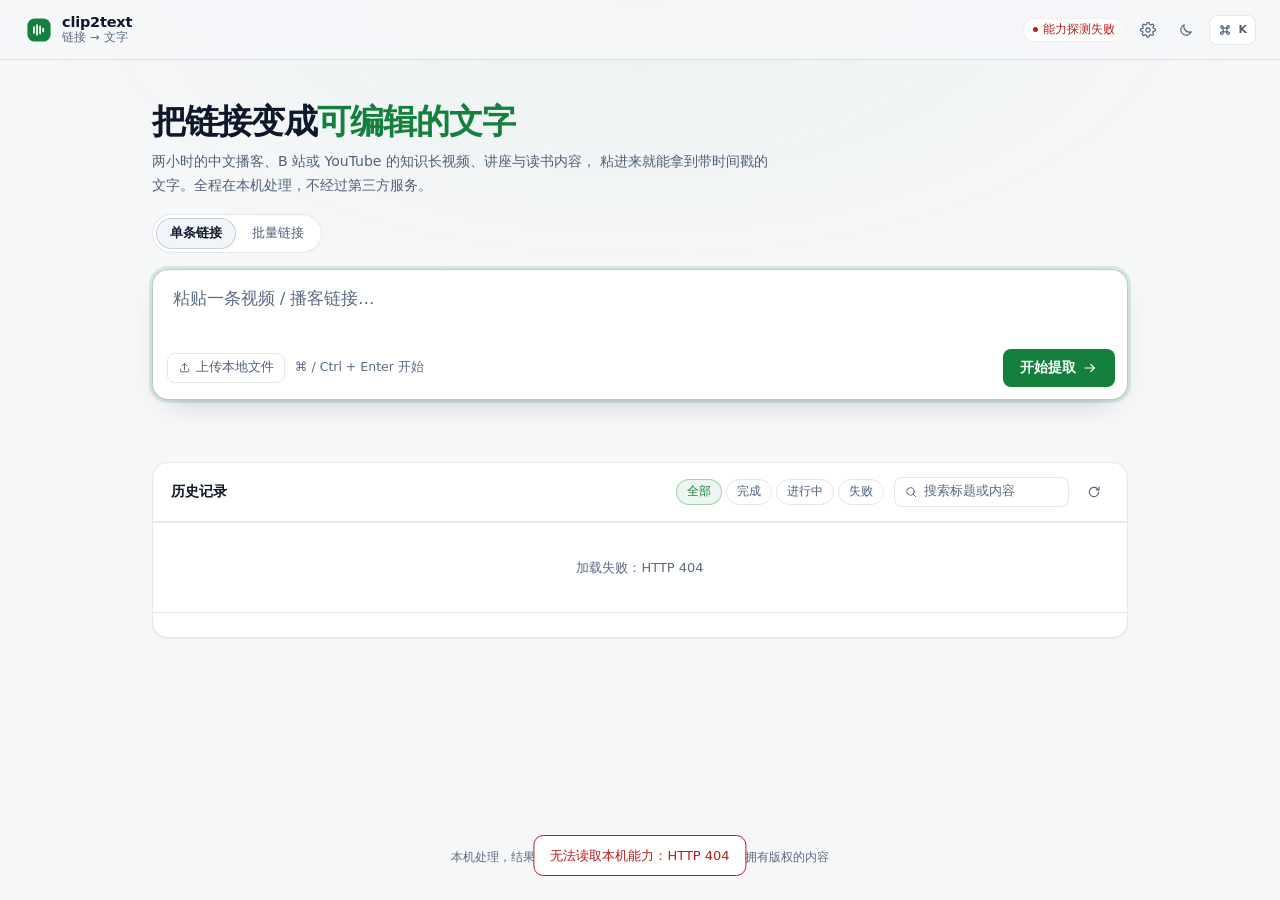
==== commit 88656d54: "feat: 界面内配置 API Key + 用量查看 ## 需求  用户：「把配置APIKEY的入口开在前端页面，允许用户自行填写，并可以查看消耗」  背景：上个迭代用户因为没配 LLM 找不到解析入" ====
--- a/src/clip2text/web/index.html
+++ b/src/clip2text/web/index.html
@@ -46,6 +46,13 @@
     <symbol id="i-alert" viewBox="0 0 24 24"><circle cx="12" cy="12" r="8"/><path d="M12 7.8v4.6"/><path d="M12 16h.01"/></symbol>
     <symbol id="i-list" viewBox="0 0 24 24"><path d="M9 6.8h11M9 12h11M9 17.2h11"/><path d="M4.6 6.8h.01M4.6 12h.01M4.6 17.2h.01"/></symbol>
     <symbol id="i-play" viewBox="0 0 24 24"><path d="M9.2 6.6l8.6 5.4-8.6 5.4z"/></symbol>
+    <symbol id="i-scan" viewBox="0 0 24 24"><path d="M4.5 8.6V6.3a1.8 1.8 0 0 1 1.8-1.8h2.3"/><path d="M15.4 4.5h2.3a1.8 1.8 0 0 1 1.8 1.8v2.3"/><path d="M19.5 15.4v2.3a1.8 1.8 0 0 1-1.8 1.8h-2.3"/><path d="M8.6 19.5H6.3a1.8 1.8 0 0 1-1.8-1.8v-2.3"/><path d="M8.6 10.4h6.8"/><path d="M8.6 13.8h4.4"/></symbol>
+    <symbol id="i-quote" viewBox="0 0 24 24"><path d="M9.9 7.4c-2.7 1.6-4.1 4.1-4.1 7.2 0 2 1.1 3.2 2.8 3.2 1.5 0 2.6-1.1 2.6-2.6 0-1.4-1-2.4-2.4-2.4"/><path d="M19.2 7.4c-2.7 1.6-4.1 4.1-4.1 7.2 0 2 1.1 3.2 2.8 3.2 1.5 0 2.6-1.1 2.6-2.6 0-1.4-1-2.4-2.4-2.4"/></symbol>
+    <symbol id="i-tag" viewBox="0 0 24 24"><path d="M4.6 11.3V5.9a1.3 1.3 0 0 1 1.3-1.3h5.4a1.3 1.3 0 0 1 .9.4l6.9 6.9a1.3 1.3 0 0 1 0 1.8l-5.4 5.4a1.3 1.3 0 0 1-1.8 0l-6.9-6.9a1.3 1.3 0 0 1-.4-.9z"/><path d="M8.4 8.4h.01"/></symbol>
+    <symbol id="i-setting" viewBox="0 0 24 24"><circle cx="12" cy="12" r="3.1"/><path d="M19.2 14.7a1.7 1.7 0 0 0 .34 1.87l.06.06a2 2 0 1 1-2.83 2.83l-.06-.06a1.7 1.7 0 0 0-1.87-.34 1.7 1.7 0 0 0-1.03 1.55v.17a2 2 0 1 1-4 0v-.09a1.7 1.7 0 0 0-1.1-1.55 1.7 1.7 0 0 0-1.87.34l-.06.06a2 2 0 1 1-2.83-2.83l.06-.06a1.7 1.7 0 0 0 .34-1.87 1.7 1.7 0 0 0-1.55-1.03H2.6a2 2 0 1 1 0-4h.09A1.7 1.7 0 0 0 4.7 8.6a1.7 1.7 0 0 0-.34-1.87l-.06-.06a2 2 0 1 1 2.83-2.83l.06.06a1.7 1.7 0 0 0 1.87.34H9.2a1.7 1.7 0 0 0 1.03-1.55V2.6a2 2 0 1 1 4 0v.09a1.7 1.7 0 0 0 1.03 1.55 1.7 1.7 0 0 0 1.87-.34l.06-.06a2 2 0 1 1 2.83 2.83l-.06.06a1.7 1.7 0 0 0-.34 1.87v.09a1.7 1.7 0 0 0 1.55 1.03h.17a2 2 0 1 1 0 4h-.09a1.7 1.7 0 0 0-1.55 1.03z"/></symbol>
+    <symbol id="i-eye" viewBox="0 0 24 24"><path d="M2.8 12S6.4 5.8 12 5.8 21.2 12 21.2 12 17.6 18.2 12 18.2 2.8 12 2.8 12z"/><circle cx="12" cy="12" r="2.7"/></symbol>
+    <symbol id="i-eye-off" viewBox="0 0 24 24"><path d="M9.9 5.2A8.6 8.6 0 0 1 12 4.9c5.6 0 9.2 7.1 9.2 7.1a16 16 0 0 1-2.5 3.4"/><path d="M6.5 6.6A15.9 15.9 0 0 0 2.8 12S6.4 19.1 12 19.1a8.9 8.9 0 0 0 4.2-1"/><path d="M9.9 9.9a3 3 0 0 0 4.2 4.2"/><path d="M3.4 3.4l17.2 17.2"/></symbol>
+    <symbol id="i-key" viewBox="0 0 24 24"><circle cx="8.2" cy="15.8" r="3.6"/><path d="M10.8 13.2l8-8"/><path d="M16.8 7.2l2 2"/><path d="M14.4 9.6l2 2"/></symbol>
   </defs>
 </svg>
 
@@ -68,6 +75,9 @@
 
     <div class="topbar-actions">
       <div class="caps" id="caps" title="本机能力"><span class="caps-ghost">检测能力…</span></div>
+      <button class="iconbtn" id="settingsBtn" type="button" title="设置（API Key / 用量）" aria-label="打开设置面板" aria-haspopup="dialog" aria-expanded="false">
+        <svg class="ico" aria-hidden="true"><use href="#i-setting"></use></svg>
+      </button>
       <button class="iconbtn" id="themeBtn" type="button" title="切换深浅色" aria-label="切换深浅色">
         <svg class="ico" aria-hidden="true"><use href="#i-moon"></use></svg>
       </button>
@@ -192,6 +202,9 @@
           <button class="tab" data-tab="segments" role="tab" aria-selected="false">
             分句<span class="tab-count" id="segCount"></span>
           </button>
+          <button class="tab" data-tab="analysis" role="tab" aria-selected="false" id="analysisTab" hidden>
+            <svg class="ico" aria-hidden="true"><use href="#i-scan"></use></svg>解析
+          </button>
           <button class="tab" data-tab="rewrite" role="tab" aria-selected="false" id="rewriteTab" hidden>
             <svg class="ico" aria-hidden="true"><use href="#i-spark"></use></svg>改写
           </button>
@@ -220,6 +233,30 @@
         </div>
         <div class="seg-list" id="segList" tabindex="0" role="region" aria-label="分句列表"></div>
         <div class="seg-sentinel" id="segSentinel" hidden></div>
+      </div>
+
+      <div class="panel-body" id="panelAnalysis" role="tabpanel" aria-label="解析" hidden>
+        <div class="ana-bar">
+          <div class="ana-bar-main">
+            <span class="ana-state" id="anaState">－</span>
+            <span class="hint" id="anaMeta"></span>
+            <span class="hint ana-source" id="anaSource" hidden></span>
+          </div>
+          <div class="ana-bar-actions">
+            <button class="btn btn-quiet btn-sm" id="anaCopyAll" type="button" hidden>
+              <svg class="ico" aria-hidden="true"><use href="#i-copy"></use></svg>复制解析
+            </button>
+            <button class="btn btn-quiet btn-sm" id="anaRedo" type="button" hidden>
+              <svg class="ico" aria-hidden="true"><use href="#i-refresh"></use></svg>重新解析
+            </button>
+          </div>
+        </div>
+        <div class="ana-progress" id="anaProgress" hidden>
+          <div class="progress" role="progressbar" aria-valuemin="0" aria-valuemax="100"
+            aria-valuenow="0" aria-label="解析进度" id="anaProgressBar"><i id="anaBar"></i></div>
+          <span class="hint ana-progress-text" id="anaProgressText" aria-live="polite"></span>
+        </div>
+        <div class="ana-body" id="anaBody" aria-live="polite"></div>
       </div>
 
       <div class="panel-body" id="panelRewrite" role="tabpanel" aria-label="改写" hidden>
@@ -328,6 +365,188 @@
   </div>
 </div>
 
+<!-- 设置：模型 / API Key / 用量 -->
+<div class="settings-wrap" id="settingsWrap" hidden>
+  <div class="settings" id="settingsDialog" role="dialog" aria-modal="true"
+    aria-labelledby="settingsTitle" tabindex="-1">
+    <header class="settings-head">
+      <svg class="ico" aria-hidden="true"><use href="#i-setting"></use></svg>
+      <h2 id="settingsTitle">设置</h2>
+      <span class="settings-spacer"></span>
+      <button class="iconbtn" id="settingsClose" type="button" title="关闭（Esc）" aria-label="关闭设置">
+        <svg class="ico" aria-hidden="true"><use href="#i-x"></use></svg>
+      </button>
+    </header>
+
+    <div class="settings-tabs" role="tablist" aria-label="设置分区">
+      <button class="stab on" id="stabModel" type="button" role="tab"
+        aria-selected="true" aria-controls="sviewModel" data-stab="model">模型与 API Key</button>
+      <button class="stab" id="stabUsage" type="button" role="tab"
+        aria-selected="false" aria-controls="sviewUsage" data-stab="usage" tabindex="-1">用量<span class="stab-badge">估算</span></button>
+    </div>
+
+    <div class="settings-body">
+
+      <!-- ==================== A. 模型配置 ==================== -->
+      <section class="sview" id="sviewModel" role="tabpanel" aria-labelledby="stabModel">
+        <p class="s-lede">内容解析与 AI 改写需要一个大模型。</p>
+        <div class="s-banner" id="sModelState" hidden></div>
+
+        <div class="s-block">
+          <div class="s-block-head">
+            <h3>方式一 · 任意 OpenAI 兼容服务</h3>
+            <span class="s-tag" id="sLlmSource" hidden></span>
+          </div>
+          <div class="s-field">
+            <label for="sBaseUrl">Base URL</label>
+            <input class="input" id="sBaseUrl" type="text" inputmode="url" spellcheck="false"
+              autocomplete="off" placeholder="https://api.deepseek.com">
+          </div>
+          <div class="s-field">
+            <label for="sApiKey">API Key</label>
+            <div class="s-key">
+              <input class="input" id="sApiKey" type="password" spellcheck="false"
+                autocomplete="new-password" autocapitalize="off" autocorrect="off"
+                aria-describedby="sApiKeyHint" placeholder="sk-…">
+              <button class="s-eye" id="sApiKeyEye" type="button" aria-label="显示 Key" aria-pressed="false">
+                <svg class="ico" aria-hidden="true"><use href="#i-eye"></use></svg>
+              </button>
+            </div>
+            <p class="s-hint" id="sApiKeyHint">留空表示不修改已保存的 Key</p>
+          </div>
+          <div class="s-field">
+            <label for="sModel">模型名</label>
+            <input class="input" id="sModel" type="text" spellcheck="false" autocomplete="off"
+              placeholder="deepseek-chat">
+          </div>
+          <div class="s-actions">
+            <button class="btn btn-primary btn-sm" id="sLlmSave" type="button">保存</button>
+            <button class="btn btn-quiet btn-sm btn-danger" id="sLlmClear" type="button">清除</button>
+          </div>
+          <div class="s-error" id="sLlmError" role="alert" hidden></div>
+        </div>
+
+        <div class="s-block">
+          <div class="s-block-head">
+            <h3>方式二 · 只配 DeepSeek</h3>
+            <span class="s-tag" id="sDsSource" hidden></span>
+          </div>
+          <p class="s-block-note">语音识别也共用它；只填这一处也能用。</p>
+          <div class="s-field">
+            <label for="sDsKey">API Key</label>
+            <div class="s-key">
+              <input class="input" id="sDsKey" type="password" spellcheck="false"
+                autocomplete="new-password" autocapitalize="off" autocorrect="off"
+                aria-describedby="sDsKeyHint" placeholder="sk-…">
+              <button class="s-eye" id="sDsKeyEye" type="button" aria-label="显示 Key" aria-pressed="false">
+                <svg class="ico" aria-hidden="true"><use href="#i-eye"></use></svg>
+              </button>
+            </div>
+            <p class="s-hint" id="sDsKeyHint">留空表示不修改已保存的 Key</p>
+          </div>
+          <div class="s-actions">
+            <button class="btn btn-primary btn-sm" id="sDsSave" type="button">保存</button>
+            <button class="btn btn-quiet btn-sm btn-danger" id="sDsClear" type="button">清除</button>
+          </div>
+          <div class="s-error" id="sDsError" role="alert" hidden></div>
+        </div>
+
+        <div class="s-block s-block-test">
+          <div class="s-test-row">
+            <button class="btn btn-quiet btn-sm" id="sTestBtn" type="button">
+              <svg class="ico" aria-hidden="true"><use href="#i-refresh"></use></svg>测试连接
+            </button>
+            <span class="s-test-out" id="sTestOut" role="status" aria-live="polite"></span>
+          </div>
+          <p class="s-hint" id="sTestHint" hidden></p>
+        </div>
+
+        <p class="s-note">
+          <svg class="ico" aria-hidden="true"><use href="#i-key"></use></svg>
+          <span>Key 只存在本机 <code>.data/settings.json</code>，不会上传到任何服务器。<br>
+          改动立即生效，不用重启服务。</span>
+        </p>
+        <p class="s-path" id="sConfigPath" hidden></p>
+      </section>
+
+      <!-- ==================== B. 用量 ==================== -->
+      <section class="sview" id="sviewUsage" role="tabpanel" aria-labelledby="stabUsage" hidden>
+        <div class="u-head">
+          <div>
+            <h3 class="u-title">用量 <span class="u-est">估算</span></h3>
+            <p class="u-sub" id="uSub">统计最近 30 天</p>
+          </div>
+          <button class="iconbtn" id="uRefresh" type="button" title="刷新用量" aria-label="刷新用量">
+            <svg class="ico" aria-hidden="true"><use href="#i-refresh"></use></svg>
+          </button>
+        </div>
+
+        <div class="u-total" id="uTotal">
+          <div class="u-total-main"><span class="u-cur">¥</span><span id="uTotalCost">—</span></div>
+          <div class="u-total-sub" id="uTotalSub">还没有使用记录</div>
+        </div>
+
+        <div class="u-empty" id="uEmpty" hidden>
+          <svg class="ico" aria-hidden="true"><use href="#i-clock"></use></svg>
+          <p>还没有使用记录</p>
+          <span>转写、识别图片或跑一次解析之后，这里会显示估算消耗。</span>
+        </div>
+
+        <div class="u-sections" id="uSections" hidden>
+          <div class="u-sec">
+            <h4>按类型</h4>
+            <div class="u-rows" id="uKinds"></div>
+          </div>
+          <div class="u-sec">
+            <h4>每天消耗<span class="u-range" id="uDaysLabel"></span></h4>
+            <div class="u-bars" id="uBars"></div>
+          </div>
+        </div>
+
+        <form class="u-pricing" id="uPricingForm">
+          <div class="u-pricing-head">
+            <h4>单价设置</h4>
+            <span class="s-hint">改完按新单价重算</span>
+          </div>
+          <div class="u-pgrid">
+            <label class="u-pitem">
+              <span>语音识别</span>
+              <span class="u-pinput"><em>¥</em><input class="input" id="pAsr" type="number" min="0" step="0.01"
+                inputmode="decimal" autocomplete="off" aria-label="语音识别单价，元每小时"><i>/小时</i></span>
+            </label>
+            <label class="u-pitem">
+              <span>OCR</span>
+              <span class="u-pinput"><em>¥</em><input class="input" id="pOcr" type="number" min="0" step="0.0001"
+                inputmode="decimal" autocomplete="off" aria-label="OCR 单价，元每张"><i>/张</i></span>
+            </label>
+            <label class="u-pitem">
+              <span>输入</span>
+              <span class="u-pinput"><em>¥</em><input class="input" id="pIn" type="number" min="0" step="0.01"
+                inputmode="decimal" autocomplete="off" aria-label="输入单价，元每百万 token"><i>/百万token</i></span>
+            </label>
+            <label class="u-pitem">
+              <span>输出</span>
+              <span class="u-pinput"><em>¥</em><input class="input" id="pOut" type="number" min="0" step="0.01"
+                inputmode="decimal" autocomplete="off" aria-label="输出单价，元每百万 token"><i>/百万token</i></span>
+            </label>
+          </div>
+          <div class="s-actions">
+            <button class="btn btn-quiet btn-sm" id="uPricingSave" type="submit">保存单价</button>
+          </div>
+          <div class="s-error" id="uPricingError" role="alert" hidden></div>
+        </form>
+
+        <p class="s-note">
+          <svg class="ico" aria-hidden="true"><use href="#i-alert"></use></svg>
+          <span>这是<b>估算</b>，按上面的单价与记录的时长 / token 数折算，不是服务商账单。
+          实际扣费以各家控制台为准。</span>
+        </p>
+      </section>
+
+    </div>
+  </div>
+</div>
+
 <div class="toast" id="toast" role="status" aria-live="polite"></div>
 
 <script src="./app.js"></script>
--- a/src/clip2text/web/style.css
+++ b/src/clip2text/web/style.css
@@ -1078,6 +1078,18 @@
 .seg.sel {
   background: var(--accent-sel);
   box-shadow: inset 3px 0 0 var(--accent);
+}
+/* 从「解析」的时间戳跳过来的那一句：闪 2 秒，不用选中态免得和手动多选混淆。
+   底色写在基础规则上，动效只负责「亮一下再落下来」；
+   开了 prefers-reduced-motion 时动效被关掉，静态底色仍然在。 */
+.seg.flash {
+  background: var(--accent-sel);
+  box-shadow: inset 3px 0 0 var(--accent);
+  animation: segFlash 2s var(--ease);
+}
+@keyframes segFlash {
+  0% { background: var(--accent-soft); box-shadow: inset 2px 0 0 var(--accent-line); }
+  15% { background: var(--accent-sel); box-shadow: inset 3px 0 0 var(--accent); }
 }
 .seg-time {
   font: inherit;
@@ -1189,6 +1201,352 @@
   color: var(--fg-dim);
   font-size: 13.5px;
 }
+
+/* ---------------------------------------------------------------- 解析 */
+/* 三万字播客的结构化概览：摘要 → 章节 → 要点 → 金句 → 实体。
+   章节和金句的时间戳都是按钮，点了切到「分句」并高亮对应那一句。 */
+
+.ana-bar {
+  display: flex;
+  align-items: center;
+  justify-content: space-between;
+  gap: 12px;
+  flex-wrap: wrap;
+  margin-bottom: 12px;
+}
+.ana-bar-main { display: flex; align-items: center; gap: 8px; flex-wrap: wrap; min-width: 0; }
+.ana-bar-actions { display: flex; align-items: center; gap: 8px; flex-wrap: wrap; }
+.ana-state {
+  display: inline-flex;
+  align-items: center;
+  gap: 6px;
+  font-size: 12.5px;
+  font-weight: 560;
+  color: var(--fg-muted);
+  font-variant-numeric: tabular-nums;
+}
+.ana-state .dot {
+  width: 6px; height: 6px;
+  border-radius: 50%;
+  background: currentColor;
+  flex: none;
+}
+.ana-state.ok { color: var(--ok); }
+.ana-state.err { color: var(--err); }
+.ana-state.run { color: var(--accent); }
+
+.ana-progress {
+  display: flex;
+  flex-direction: column;
+  gap: 7px;
+  margin-bottom: 14px;
+  padding: 12px 14px;
+  border: 1px solid var(--border);
+  border-radius: var(--r-input);
+  background: var(--surface-2);
+}
+.ana-progress-text { font-variant-numeric: tabular-nums; }
+
+/* 「分析模型：DeepSeek 兜底 · deepseek-chat」这一类来源说明，尽量轻 */
+.ana-source {
+  font-size: 11.5px;
+  color: var(--fg-muted);
+  white-space: nowrap;
+  overflow: hidden;
+  text-overflow: ellipsis;
+  max-width: 100%;
+}
+
+/* 长内容（20+ 章节）在面板内滚动，不把整页撑长 */
+.ana-body {
+  max-height: min(68vh, 720px);
+  overflow-y: auto;
+  overscroll-behavior: contain;
+  scrollbar-width: thin;
+  scroll-behavior: smooth;
+}
+.ana-body:focus-visible { outline-offset: -2px; }
+
+/* ---- 摘要：整页最突出的块 */
+.ana-abstract {
+  margin: 0 0 20px;
+  padding: 16px 18px;
+  border: 1px solid var(--border);
+  border-left: 3px solid var(--accent-line);
+  border-radius: var(--r-input);
+  background: var(--surface-2);
+  font-size: 16px;
+  line-height: 1.95;
+  color: var(--fg);
+  letter-spacing: .007em;
+  overflow-wrap: anywhere;
+}
+.ana-abstract-label {
+  display: block;
+  margin-bottom: 7px;
+  font-size: 11px;
+  font-weight: 620;
+  letter-spacing: .1em;
+  text-transform: uppercase;
+  color: var(--fg-muted);
+}
+
+/* ---- 分区标题 */
+.ana-section { margin-bottom: 22px; }
+.ana-section:last-child { margin-bottom: 4px; }
+.ana-section-head {
+  display: flex;
+  align-items: center;
+  gap: 8px;
+  margin-bottom: 10px;
+}
+.ana-section-head h3 {
+  margin: 0;
+  font-size: 13px;
+  font-weight: 620;
+  letter-spacing: .04em;
+  color: var(--fg-muted);
+}
+.ana-section-head .ico { width: 14px; height: 14px; color: var(--fg-dim); }
+.ana-count {
+  font-size: 11.5px;
+  color: var(--fg-muted);
+  font-variant-numeric: tabular-nums;
+}
+
+/* ---- 时间戳：解析面板里唯一的「动作」入口 */
+.ana-time {
+  font: inherit;
+  font-family: var(--font-mono);
+  font-size: 12px;
+  font-variant-numeric: tabular-nums;
+  font-weight: 500;
+  color: var(--accent);
+  background: transparent;
+  border: 1px solid transparent;
+  border-radius: 6px;
+  padding: 2px 5px;
+  cursor: pointer;
+  white-space: nowrap;
+  flex: none;
+  transition: color .16s var(--ease), background .16s var(--ease), border-color .16s var(--ease);
+}
+.ana-time:hover {
+  color: var(--accent);
+  background: var(--accent-soft);
+  border-color: var(--accent-line);
+}
+.ana-time:active { transform: translateY(1px); }
+.ana-time .ico { width: 11px; height: 11px; }
+
+/* ---- 章节：左时间戳 / 右标题+摘要 */
+.ana-chapters {
+  list-style: none;
+  margin: 0;
+  padding: 0;
+  border: 1px solid var(--border);
+  border-radius: var(--r-input);
+  background: var(--surface-2);
+  overflow: hidden;
+}
+.ana-chapter {
+  display: grid;
+  grid-template-columns: max-content 1fr;
+  gap: 14px;
+  align-items: start;
+  padding: 12px 14px;
+  border-bottom: 1px solid var(--border);
+  transition: background .14s var(--ease);
+}
+.ana-chapter:last-child { border-bottom: 0; }
+.ana-chapter:hover { background: var(--surface-3); }
+.ana-chapter .ana-time {
+  /* 和标题首行对齐，两栏看起来是一条横线 */
+  margin-top: 1px;
+  /* 用 muted 而不是 dim：dim 在 surface-2 上只有 4.25:1，不到 4.5 */
+  color: var(--fg-muted);
+}
+.ana-chapter:hover .ana-time { color: var(--accent); }
+.ana-chapter-main { min-width: 0; }
+.ana-chapter-title {
+  margin: 0;
+  font-size: 14px;
+  font-weight: 580;
+  line-height: 1.55;
+  color: var(--fg);
+  overflow-wrap: anywhere;
+}
+.ana-chapter-summary {
+  margin: 4px 0 0;
+  font-size: 13px;
+  line-height: 1.75;
+  color: var(--fg-muted);
+  overflow-wrap: anywhere;
+}
+.ana-chapter-summary:empty { display: none; }
+
+/* ---- 要点 */
+.ana-points {
+  list-style: none;
+  margin: 0;
+  padding: 0;
+  display: flex;
+  flex-direction: column;
+  gap: 8px;
+}
+.ana-point {
+  position: relative;
+  padding-left: 18px;
+  font-size: 13.5px;
+  line-height: 1.75;
+  color: var(--fg);
+  overflow-wrap: anywhere;
+}
+.ana-point::before {
+  content: "";
+  position: absolute;
+  left: 4px;
+  top: .72em;
+  width: 5px;
+  height: 5px;
+  border-radius: 50%;
+  background: var(--accent);
+  opacity: .85;
+}
+
+/* ---- 金句 */
+.ana-quotes {
+  list-style: none;
+  margin: 0;
+  padding: 0;
+  display: flex;
+  flex-direction: column;
+  gap: 10px;
+}
+.ana-quote {
+  padding: 12px 14px 10px;
+  border: 1px solid var(--border);
+  border-left: 2px solid var(--accent-line);
+  border-radius: var(--r-input);
+  background: var(--surface-2);
+}
+.ana-quote-text {
+  margin: 0;
+  font-size: 14px;
+  line-height: 1.8;
+  color: var(--fg);
+  overflow-wrap: anywhere;
+}
+.ana-quote-foot {
+  display: flex;
+  align-items: center;
+  gap: 8px;
+  flex-wrap: wrap;
+  margin-top: 8px;
+}
+.ana-quote-note {
+  flex: 1 1 auto;
+  min-width: 0;
+  font-size: 12px;
+  color: var(--fg-muted);
+  overflow-wrap: anywhere;
+}
+.ana-quote-foot .ana-copy { margin-left: auto; }
+
+.ana-copy {
+  display: inline-grid;
+  place-items: center;
+  width: 26px;
+  height: 26px;
+  flex: none;
+  padding: 0;
+  border: 1px solid var(--border);
+  border-radius: 6px;
+  background: transparent;
+  color: var(--fg-muted);
+  cursor: pointer;
+  transition: color .16s var(--ease), background .16s var(--ease), border-color .16s var(--ease);
+}
+.ana-copy:hover { color: var(--fg); background: var(--surface); border-color: var(--border-2); }
+.ana-copy:active { transform: translateY(1px); }
+.ana-copy .ico { width: 13px; height: 13px; }
+.ana-copy.done { color: var(--ok); border-color: var(--accent-line); }
+
+/* ---- 实体 */
+.ana-entities {
+  display: flex;
+  flex-wrap: wrap;
+  gap: 6px;
+  margin: 0;
+  padding: 0;
+  list-style: none;
+}
+.ana-entity {
+  display: inline-flex;
+  align-items: center;
+  font-size: 12.5px;
+  line-height: 1;
+  padding: 5px 9px;
+  border: 1px solid var(--border);
+  border-radius: 999px;
+  background: var(--surface-2);
+  color: var(--fg-muted);
+  overflow-wrap: anywhere;
+}
+
+/* ---- 空态 / 错误 / 进行中 */
+.ana-empty {
+  display: flex;
+  flex-direction: column;
+  align-items: center;
+  gap: 10px;
+  padding: 40px 20px 44px;
+  text-align: center;
+}
+.ana-empty .ico { width: 26px; height: 26px; color: var(--fg-dim); }
+.ana-empty-title {
+  margin: 0;
+  font-size: 15px;
+  font-weight: 580;
+  color: var(--fg);
+}
+.ana-empty-text {
+  margin: 0;
+  max-width: 46ch;
+  font-size: 13px;
+  line-height: 1.8;
+  color: var(--fg-muted);
+}
+.ana-empty-actions { margin-top: 4px; display: flex; gap: 8px; flex-wrap: wrap; justify-content: center; }
+
+.ana-error {
+  display: flex;
+  gap: 10px;
+  padding: 14px 16px;
+  border: 1px solid var(--err-soft);
+  border-radius: var(--r-input);
+  background: var(--err-soft);
+  color: var(--fg);
+  font-size: 13.5px;
+  line-height: 1.75;
+  overflow-wrap: anywhere;
+}
+.ana-error .ico { color: var(--err); margin-top: 3px; flex: none; }
+.ana-error b { color: var(--err); font-weight: 620; }
+
+.ana-foot {
+  margin-top: 18px;
+  padding-top: 12px;
+  border-top: 1px solid var(--border);
+  font-size: 11.5px;
+  color: var(--fg-muted);
+  font-variant-numeric: tabular-nums;
+  display: flex;
+  gap: 6px;
+  flex-wrap: wrap;
+}
+.ana-foot .sep { opacity: .6; }
+
 
 /* ---------------------------------------------------------------- 批量 */
 #batchPanel .panel-head { border-bottom: 1px solid var(--border); }
@@ -1501,6 +1859,36 @@
   #refreshHistory { order: 4; }
   .batch-foot { padding: 12px 14px; }
   .batch-item { padding: 10px 14px; }
+
+  /* 解析：章节两栏在窄屏上收紧间距，别让时间戳把标题挤成一列字 */
+  .ana-body { max-height: none; }
+  .ana-abstract { padding: 14px 14px; font-size: 15.5px; line-height: 1.85; }
+  .ana-chapter { gap: 10px; padding: 11px 12px; }
+  .ana-chapter-title { font-size: 13.5px; }
+  .ana-quote { padding: 11px 12px 9px; }
+  .ana-bar { row-gap: 8px; }
+  .ana-bar-actions { width: 100%; }
+  .ana-bar-actions .btn { flex: 1 1 auto; justify-content: center; }
+}
+
+/* 手机竖屏：章节从「左时间戳 + 右内容」改成上下排，避免标题被压到 6 个字宽 */
+@media (max-width: 560px) {
+  .ana-chapter {
+    grid-template-columns: 1fr;
+    gap: 3px;
+    padding: 11px 12px;
+  }
+  .ana-chapter .ana-time {
+    justify-self: start;
+    margin-top: 0;
+    padding-left: 0;
+    padding-right: 0;
+    border-color: transparent;
+    background: transparent;
+  }
+  .ana-chapter-summary { font-size: 12.5px; line-height: 1.7; }
+  .ana-empty { padding: 30px 12px 34px; }
+  .ana-error { padding: 12px 13px; font-size: 13px; }
 }
 
 /* 尊重系统「减少动态效果」 */
@@ -1511,3 +1899,603 @@
     transition-duration: .001ms !important;
   }
 }
+
+/* ===== 解析：未启用时的配置指引 =====
+   以前 LLM 不可用时整个 tab 隐藏，用户不知道功能存在。
+   现在 tab 常显，这里负责把「怎么开」讲清楚。 */
+.ana-setup {
+  margin-top: 14px;
+  padding: 14px 16px;
+  border: 1px solid var(--line);
+  border-radius: 12px;
+  background: var(--surface-2);
+  text-align: left;
+  max-width: 640px;
+}
+.ana-setup-title {
+  margin: 0 0 10px;
+  font-size: 13px;
+  font-weight: 600;
+  color: var(--fg);
+}
+.ana-setup-line {
+  margin: 0 0 10px;
+  font-size: 13px;
+  line-height: 1.75;
+  color: var(--fg-muted);
+}
+.ana-setup-line:last-child { margin-bottom: 0; }
+.ana-setup-line b { color: var(--fg); font-weight: 600; }
+.ana-setup code {
+  font-family: var(--mono);
+  font-size: 12px;
+  padding: 1px 6px;
+  border-radius: 5px;
+  background: var(--surface);
+  border: 1px solid var(--line);
+  color: var(--fg);
+  white-space: nowrap;
+}
+.ana-setup .hint { font-size: 12.5px; color: var(--fg-dim); }
+
+/* ============================================================================
+   设置面板：模型 / API Key / 用量（估算）
+   ---------------------------------------------------------------------------
+   · 复用 palette 那套「固定遮罩 + 弹层」的结构，Esc / 点遮罩关闭
+   · 面板内部自己滚动，页面本身被锁住（body.settings-open { overflow:hidden }）
+   · 遮罩 z-index 75：在命令面板(70)之上、toast(80) 之下，toast 永远看得见
+   · 对比度：块内浅底上只用 --fg / --fg-muted，不用 --fg-dim
+     （--fg-dim 在 --surface-2 上约 4.2，达不到 4.5）
+   ========================================================================== */
+
+body.settings-open { overflow: hidden; }
+
+.settings-wrap {
+  position: fixed;
+  inset: 0;
+  z-index: 75;
+  display: flex;
+  align-items: center;
+  justify-content: center;
+  padding: 24px 16px;
+  background: rgba(2, 6, 23, .55);
+  backdrop-filter: blur(3px);
+  -webkit-backdrop-filter: blur(3px);
+  animation: fade .16s var(--ease);
+}
+
+.settings {
+  display: flex;
+  flex-direction: column;
+  width: 100%;
+  max-width: 620px;
+  max-height: min(88vh, 900px);
+  border: 1px solid var(--border-2);
+  border-radius: 16px;
+  background: var(--surface);
+  box-shadow: var(--shadow-lg);
+  overflow: hidden;
+  animation: pop .2s var(--ease);
+}
+.settings:focus { outline: none; }
+
+.settings-head {
+  display: flex;
+  align-items: center;
+  gap: 9px;
+  flex: none;
+  padding: 13px 12px 13px 16px;
+  border-bottom: 1px solid var(--border);
+}
+.settings-head .ico { color: var(--accent); }
+.settings-head h2 {
+  margin: 0;
+  font-size: 14.5px;
+  font-weight: 600;
+  letter-spacing: .01em;
+}
+.settings-spacer { flex: 1; }
+
+/* ---- 顶部分区 tab ---- */
+.settings-tabs {
+  display: flex;
+  gap: 4px;
+  flex: none;
+  padding: 8px 14px 0;
+  border-bottom: 1px solid var(--border);
+}
+.stab {
+  position: relative;
+  display: inline-flex;
+  align-items: center;
+  gap: 6px;
+  padding: 8px 10px 10px;
+  border: 0;
+  border-radius: 8px 8px 0 0;
+  background: transparent;
+  color: var(--fg-muted);
+  font: inherit;
+  font-size: 13px;
+  font-weight: 500;
+  cursor: pointer;
+}
+.stab:hover { color: var(--fg); }
+.stab.on { color: var(--fg); font-weight: 600; }
+.stab.on::after {
+  content: "";
+  position: absolute;
+  left: 8px;
+  right: 8px;
+  bottom: -1px;
+  height: 2px;
+  border-radius: 2px;
+  background: var(--accent);
+}
+.stab:focus-visible { outline: 2px solid var(--accent); outline-offset: -2px; }
+.stab-badge {
+  display: inline-block;
+  padding: 0 5px;
+  border-radius: 999px;
+  background: var(--accent-soft);
+  color: var(--accent);
+  font-size: 10.5px;
+  font-weight: 600;
+  line-height: 1.6;
+}
+
+/* ---- 滚动区 ---- */
+.settings-body {
+  flex: 1;
+  min-height: 0;
+  overflow-y: auto;
+  overscroll-behavior: contain;
+}
+.sview { padding: 16px 18px 20px; }
+.sview[hidden] { display: none; }
+
+.s-lede {
+  margin: 0 0 12px;
+  font-size: 13px;
+  color: var(--fg-muted);
+}
+
+/* ---- 状态横幅：已配置 / 来自环境变量 / 未配置 ----
+   横幅底色带状态色，所以里面只能放 --fg 或 --fg-muted 的字。
+   --fg-dim 压在这些浅色底上实测只有 3.3-3.6，达不到 4.5，别用。 */
+.s-banner {
+  display: flex;
+  align-items: flex-start;
+  gap: 8px;
+  margin-bottom: 14px;
+  padding: 10px 12px;
+  border: 1px solid var(--border-2);
+  border-left: 3px solid var(--accent);
+  border-radius: 10px;
+  background: var(--accent-soft);
+  color: var(--fg);
+  font-size: 12.5px;
+  line-height: 1.65;
+}
+.s-banner.warn { border-left-color: var(--warn); background: var(--warn-soft); }
+.s-banner.bad { border-left-color: var(--err); background: var(--err-soft); }
+.s-banner .ico { margin-top: 2px; flex: none; color: var(--accent); }
+.s-banner-sub {
+  display: inline-block;
+  margin-top: 2px;
+  font-size: 11.5px;
+  line-height: 1.6;
+  color: var(--fg);
+  opacity: 1;
+}
+.s-banner.warn .ico { color: var(--warn); }
+.s-banner.bad .ico { color: var(--err); }
+.s-banner b { font-weight: 600; }
+.s-banner code {
+  font-family: var(--font-mono);
+  font-size: 11.5px;
+  padding: 1px 5px;
+  border-radius: 4px;
+  background: var(--surface-3);
+  border: 1px solid var(--border);
+}
+
+/* ---- 配置块 ---- */
+.s-block {
+  margin-bottom: 12px;
+  padding: 13px 14px 14px;
+  border: 1px solid var(--border);
+  border-radius: 12px;
+  background: var(--surface-2);
+}
+.s-block-head {
+  display: flex;
+  align-items: center;
+  gap: 8px;
+  margin-bottom: 10px;
+}
+.s-block-head h3 {
+  margin: 0;
+  font-size: 12.5px;
+  font-weight: 600;
+  color: var(--fg);
+}
+.s-block-note {
+  margin: -4px 0 10px;
+  font-size: 12px;
+  color: var(--fg-muted);
+}
+.s-tag {
+  padding: 0 7px;
+  border: 1px solid var(--accent-line);
+  border-radius: 999px;
+  color: var(--accent);
+  font-size: 10.5px;
+  font-weight: 600;
+  line-height: 1.7;
+  white-space: nowrap;
+}
+.s-tag.env { border-color: var(--warn-soft); color: var(--warn); }
+
+.s-field { margin-bottom: 10px; }
+.s-field > label {
+  display: block;
+  margin-bottom: 5px;
+  font-size: 12px;
+  font-weight: 500;
+  color: var(--fg-muted);
+}
+/* 块内输入框压到 surface 上，跟浅底的块拉开一层 */
+.s-block .input { background: var(--surface); }
+.s-hint {
+  margin: 5px 0 0;
+  font-size: 11.5px;
+  line-height: 1.6;
+  color: var(--fg-muted);
+}
+
+/* ---- Key 输入 + 显示/隐藏 ---- */
+.s-key { position: relative; }
+.s-key .input { padding-right: 38px; font-family: var(--font-mono); letter-spacing: .02em; }
+.s-eye {
+  position: absolute;
+  top: 50%;
+  right: 4px;
+  transform: translateY(-50%);
+  display: grid;
+  place-items: center;
+  width: 28px;
+  height: 28px;
+  border: 0;
+  border-radius: 6px;
+  background: transparent;
+  color: var(--fg-muted);
+  cursor: pointer;
+}
+.s-eye:hover { background: var(--surface-3); color: var(--fg); }
+.s-eye:focus-visible { outline: 2px solid var(--accent); outline-offset: -1px; }
+.s-eye .ico { width: 15px; height: 15px; }
+
+.s-actions {
+  display: flex;
+  align-items: center;
+  gap: 8px;
+  flex-wrap: wrap;
+  margin-top: 12px;
+}
+
+/* ---- 错误：必须留在表单里，不能只 toast ---- */
+.s-error {
+  margin-top: 10px;
+  padding: 8px 10px;
+  border: 1px solid var(--err-soft);
+  border-left: 3px solid var(--err);
+  border-radius: 8px;
+  background: var(--err-soft);
+  color: var(--fg);
+  font-size: 12.5px;
+  line-height: 1.6;
+  word-break: break-word;
+}
+.s-error::before {
+  content: "出错了：";
+  color: var(--err);
+  font-weight: 600;
+}
+/* 深色下 --err(#f87171) 压在 err-soft 上只有 4.36，正文尺寸的字差一点点；
+   只给这个标题提亮一档，不动全局 token —— 别处的红是配套好的。 */
+:root[data-theme="dark"] .s-error::before { color: #fca5a5; }
+
+/* ---- 测试连接 ---- */
+.s-block-test { background: var(--surface); border-style: dashed; }
+.s-test-row {
+  display: flex;
+  align-items: center;
+  gap: 10px;
+  flex-wrap: wrap;
+}
+.s-test-out { font-size: 12px; color: var(--fg-muted); }
+/* 上游报错可能是长 JSON：允许折行，但限高并自己滚，别把面板撑长 */
+#sTestHint {
+  max-height: 76px;
+  overflow-y: auto;
+  overscroll-behavior: contain;
+  word-break: break-word;
+  font-family: var(--font-mono);
+  font-size: 11px;
+  line-height: 1.6;
+}
+.s-test-out.ok { color: var(--ok); }
+.s-test-out.bad { color: var(--err); }
+
+/* ---- 本地存储说明 ---- */
+.s-note {
+  display: flex;
+  align-items: flex-start;
+  gap: 8px;
+  margin: 12px 0 0;
+  font-size: 12px;
+  line-height: 1.7;
+  color: var(--fg-muted);
+}
+.s-note .ico { margin-top: 2px; flex: none; color: var(--fg-muted); }
+.s-note code {
+  font-family: var(--font-mono);
+  font-size: 11.5px;
+  padding: 1px 5px;
+  border-radius: 4px;
+  background: var(--surface-3);
+  border: 1px solid var(--border);
+  color: var(--fg);
+}
+.s-note b { color: var(--fg); font-weight: 600; }
+.s-path {
+  margin: 6px 0 0;
+  font-family: var(--font-mono);
+  font-size: 11px;
+  color: var(--fg-muted);
+  word-break: break-all;
+}
+
+/* ============================ 用量（估算） ============================ */
+.u-head {
+  display: flex;
+  align-items: flex-start;
+  gap: 10px;
+  margin-bottom: 12px;
+}
+.u-head > div { flex: 1; min-width: 0; }
+.u-title {
+  display: flex;
+  align-items: center;
+  gap: 7px;
+  margin: 0;
+  font-size: 14px;
+  font-weight: 600;
+}
+/* 「估算」必须显眼：一个实心小标签，不靠小字 */
+.u-est {
+  padding: 1px 7px;
+  border-radius: 999px;
+  background: var(--warn-soft);
+  border: 1px solid var(--warn);
+  color: var(--warn);
+  font-size: 11px;
+  font-weight: 600;
+  letter-spacing: .04em;
+}
+:root[data-theme="light"] .u-est { color: #7c4a03; }
+.u-sub {
+  margin: 3px 0 0;
+  font-size: 12px;
+  color: var(--fg-muted);
+}
+
+.u-total {
+  display: flex;
+  align-items: baseline;
+  gap: 12px;
+  flex-wrap: wrap;
+  margin-bottom: 16px;
+  padding: 12px 14px;
+  border: 1px solid var(--border);
+  border-radius: 12px;
+  background: var(--surface-2);
+}
+.u-total-main {
+  display: flex;
+  align-items: baseline;
+  gap: 1px;
+  font-size: 27px;
+  font-weight: 650;
+  line-height: 1.1;
+  font-variant-numeric: tabular-nums;
+  letter-spacing: -.01em;
+}
+.u-cur { font-size: 15px; font-weight: 500; color: var(--fg-muted); }
+.u-total-sub {
+  font-size: 12px;
+  color: var(--fg-muted);
+  font-variant-numeric: tabular-nums;
+}
+
+.u-empty {
+  display: flex;
+  flex-direction: column;
+  align-items: center;
+  gap: 4px;
+  padding: 26px 14px 30px;
+  text-align: center;
+  color: var(--fg-muted);
+}
+.u-empty .ico { width: 24px; height: 24px; color: var(--fg-muted); }
+.u-empty p { margin: 6px 0 0; font-size: 13px; font-weight: 500; color: var(--fg); }
+.u-empty span { font-size: 12px; line-height: 1.65; max-width: 380px; }
+
+.u-sections { display: flex; flex-direction: column; gap: 14px; margin-bottom: 16px; }
+.u-sec h4 {
+  margin: 0 0 7px;
+  font-size: 12px;
+  font-weight: 600;
+  color: var(--fg-muted);
+}
+.u-range {
+  margin-left: 6px;
+  font-weight: 400;
+  color: var(--fg-muted);
+  font-variant-numeric: tabular-nums;
+}
+.u-rows { display: flex; flex-direction: column; gap: 2px; }
+.u-row {
+  display: grid;
+  grid-template-columns: 88px 1fr auto;
+  align-items: center;
+  gap: 10px;
+  padding: 6px 2px;
+  font-size: 12.5px;
+  border-bottom: 1px solid var(--border);
+}
+.u-row:last-child { border-bottom: 0; }
+.u-row-k { color: var(--fg); font-weight: 500; }
+.u-row-v {
+  color: var(--fg-muted);
+  font-variant-numeric: tabular-nums;
+  white-space: nowrap;
+  overflow: hidden;
+  text-overflow: ellipsis;
+}
+.u-row-c {
+  color: var(--fg);
+  font-variant-numeric: tabular-nums;
+  text-align: right;
+  white-space: nowrap;
+}
+
+/* 天数条：纯 CSS 宽度，不用图表库 */
+.u-bars { display: flex; flex-direction: column; gap: 5px; }
+.u-bar {
+  display: grid;
+  grid-template-columns: 42px 1fr 58px;
+  align-items: center;
+  gap: 8px;
+  font-size: 12px;
+}
+.u-bar-d {
+  color: var(--fg-muted);
+  font-variant-numeric: tabular-nums;
+  white-space: nowrap;
+}
+.u-bar-track {
+  position: relative;
+  height: 9px;
+  border-radius: 5px;
+  background: var(--surface-3);
+  overflow: hidden;
+}
+.u-bar-fill {
+  position: absolute;
+  inset: 0 auto 0 0;
+  border-radius: 5px;
+  background: var(--accent);
+  transition: width .3s var(--ease);
+}
+.u-bar-c {
+  color: var(--fg-muted);
+  font-variant-numeric: tabular-nums;
+  text-align: right;
+  white-space: nowrap;
+}
+
+/* ---- 单价 ---- */
+.u-pricing {
+  padding: 13px 14px 14px;
+  border: 1px solid var(--border);
+  border-radius: 12px;
+  background: var(--surface-2);
+}
+.u-pricing-head {
+  display: flex;
+  align-items: baseline;
+  gap: 8px;
+  flex-wrap: wrap;
+  margin-bottom: 10px;
+}
+.u-pricing-head h4 {
+  margin: 0;
+  font-size: 12.5px;
+  font-weight: 600;
+}
+.u-pricing-head .s-hint { margin: 0; }
+.u-pgrid {
+  display: grid;
+  grid-template-columns: repeat(2, minmax(0, 1fr));
+  gap: 10px;
+}
+.u-pitem {
+  display: flex;
+  flex-direction: column;
+  gap: 4px;
+}
+.u-pitem > span:first-child {
+  font-size: 12px;
+  color: var(--fg-muted);
+}
+.u-pinput {
+  display: flex;
+  align-items: center;
+  gap: 4px;
+  height: 34px;
+  padding: 0 9px;
+  border: 1px solid var(--border-2);
+  border-radius: var(--r-btn);
+  background: var(--surface);
+}
+.u-pinput:focus-within { border-color: var(--accent-line); box-shadow: var(--ring); }
+.u-pinput em { font-style: normal; font-size: 12px; color: var(--fg-muted); }
+.u-pinput input {
+  flex: 1;
+  min-width: 0;
+  width: 100%;
+  height: 100%;
+  border: 0;
+  padding: 0;
+  background: transparent;
+  color: var(--fg);
+  font: inherit;
+  font-size: 13px;
+  font-variant-numeric: tabular-nums;
+}
+.u-pinput input:focus { outline: none; }
+.u-pinput i {
+  font-style: normal;
+  font-size: 11px;
+  color: var(--fg-muted);
+  white-space: nowrap;
+  flex: none;
+}
+/* 去掉 number 输入的上下箭头，避免 20px 宽的数字框被挤爆 */
+.u-pinput input::-webkit-outer-spin-button,
+.u-pinput input::-webkit-inner-spin-button { -webkit-appearance: none; margin: 0; }
+.u-pinput input[type="number"] { -moz-appearance: textfield; appearance: textfield; }
+
+/* ---- 窄屏 ---- */
+@media (max-width: 720px) {
+  .settings-wrap { padding: 0; align-items: stretch; }
+  .settings {
+    max-width: none;
+    max-height: none;
+    height: 100%;
+    border-radius: 0;
+    border: 0;
+  }
+  .sview { padding: 14px 14px 28px; }
+  .settings-head { padding: 11px 10px 11px 14px; }
+  .settings-tabs { padding: 6px 10px 0; }
+  .stab { padding: 8px 8px 10px; font-size: 12.5px; }
+}
+
+@media (max-width: 560px) {
+  .u-pgrid { grid-template-columns: 1fr; }
+  .u-row { grid-template-columns: 76px 1fr auto; gap: 8px; }
+  .u-total-main { font-size: 24px; }
+  .s-actions .btn { flex: 1 1 auto; justify-content: center; }
+}
